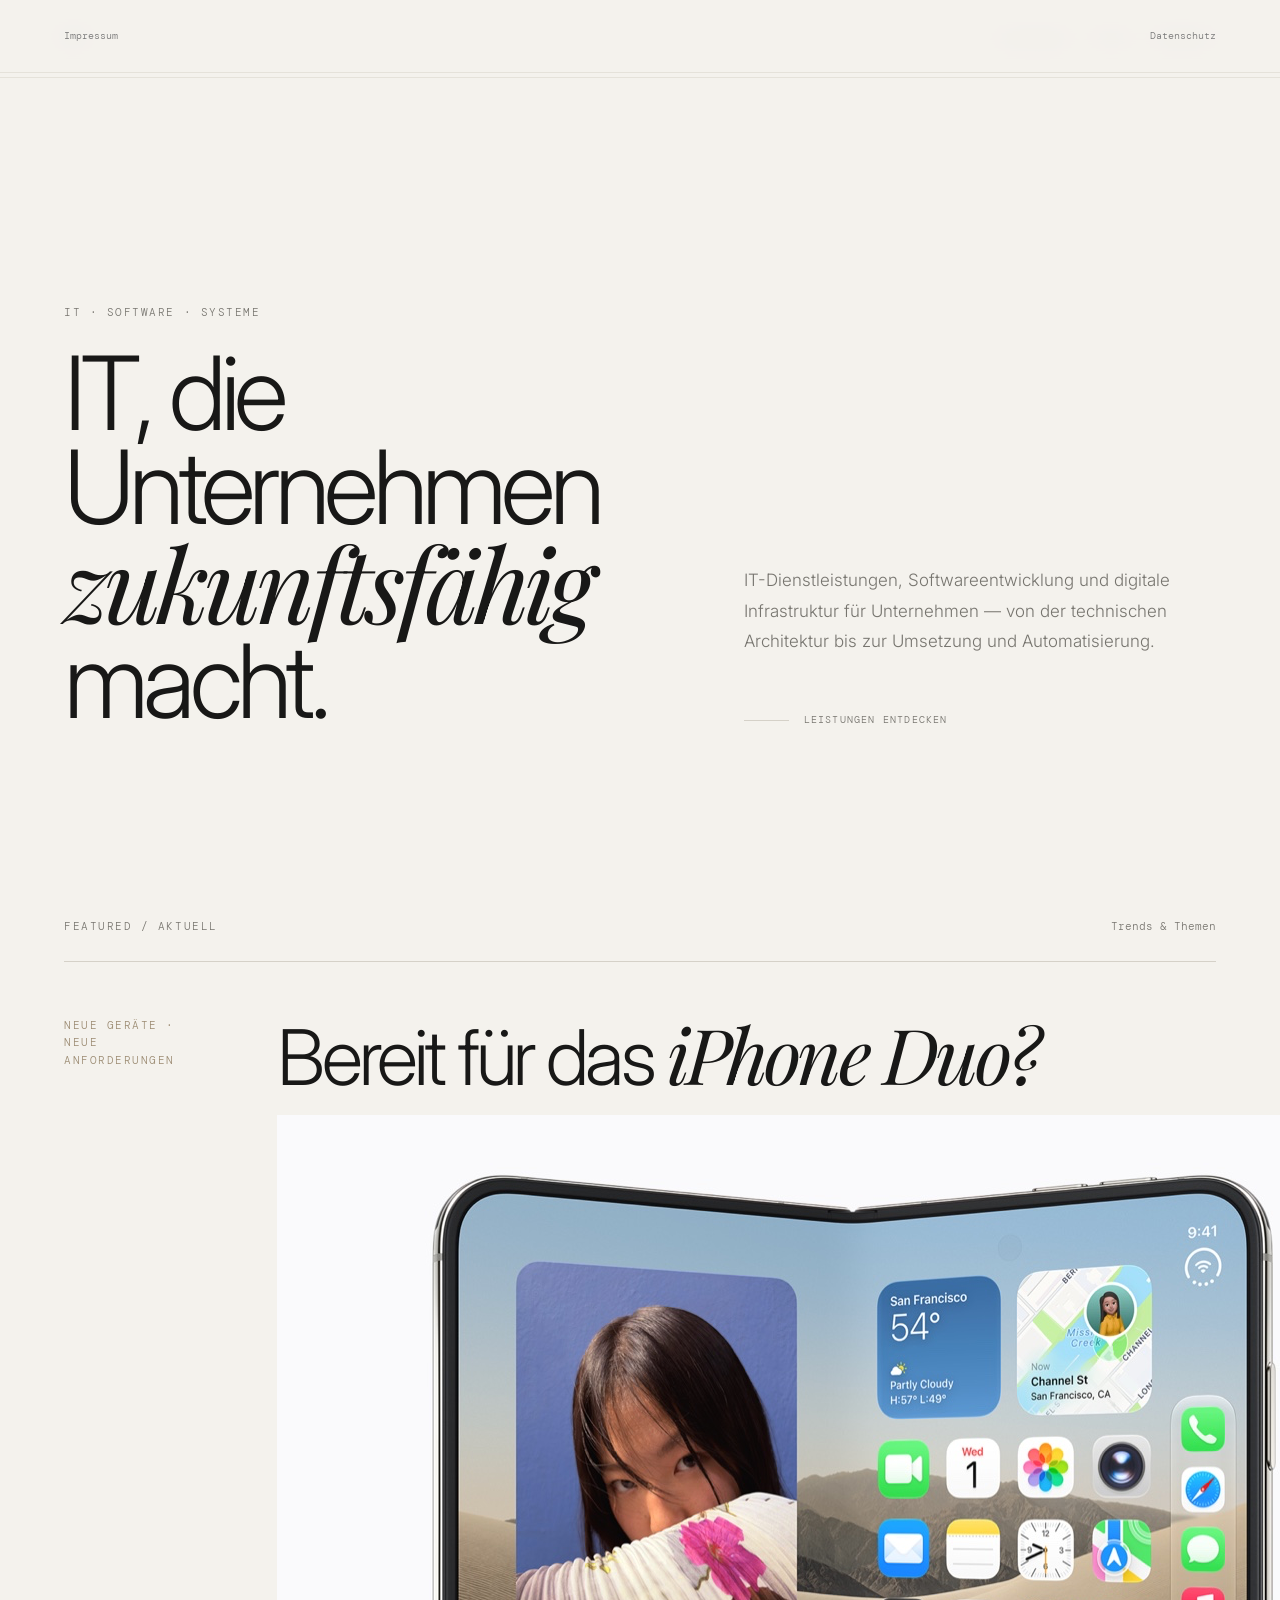
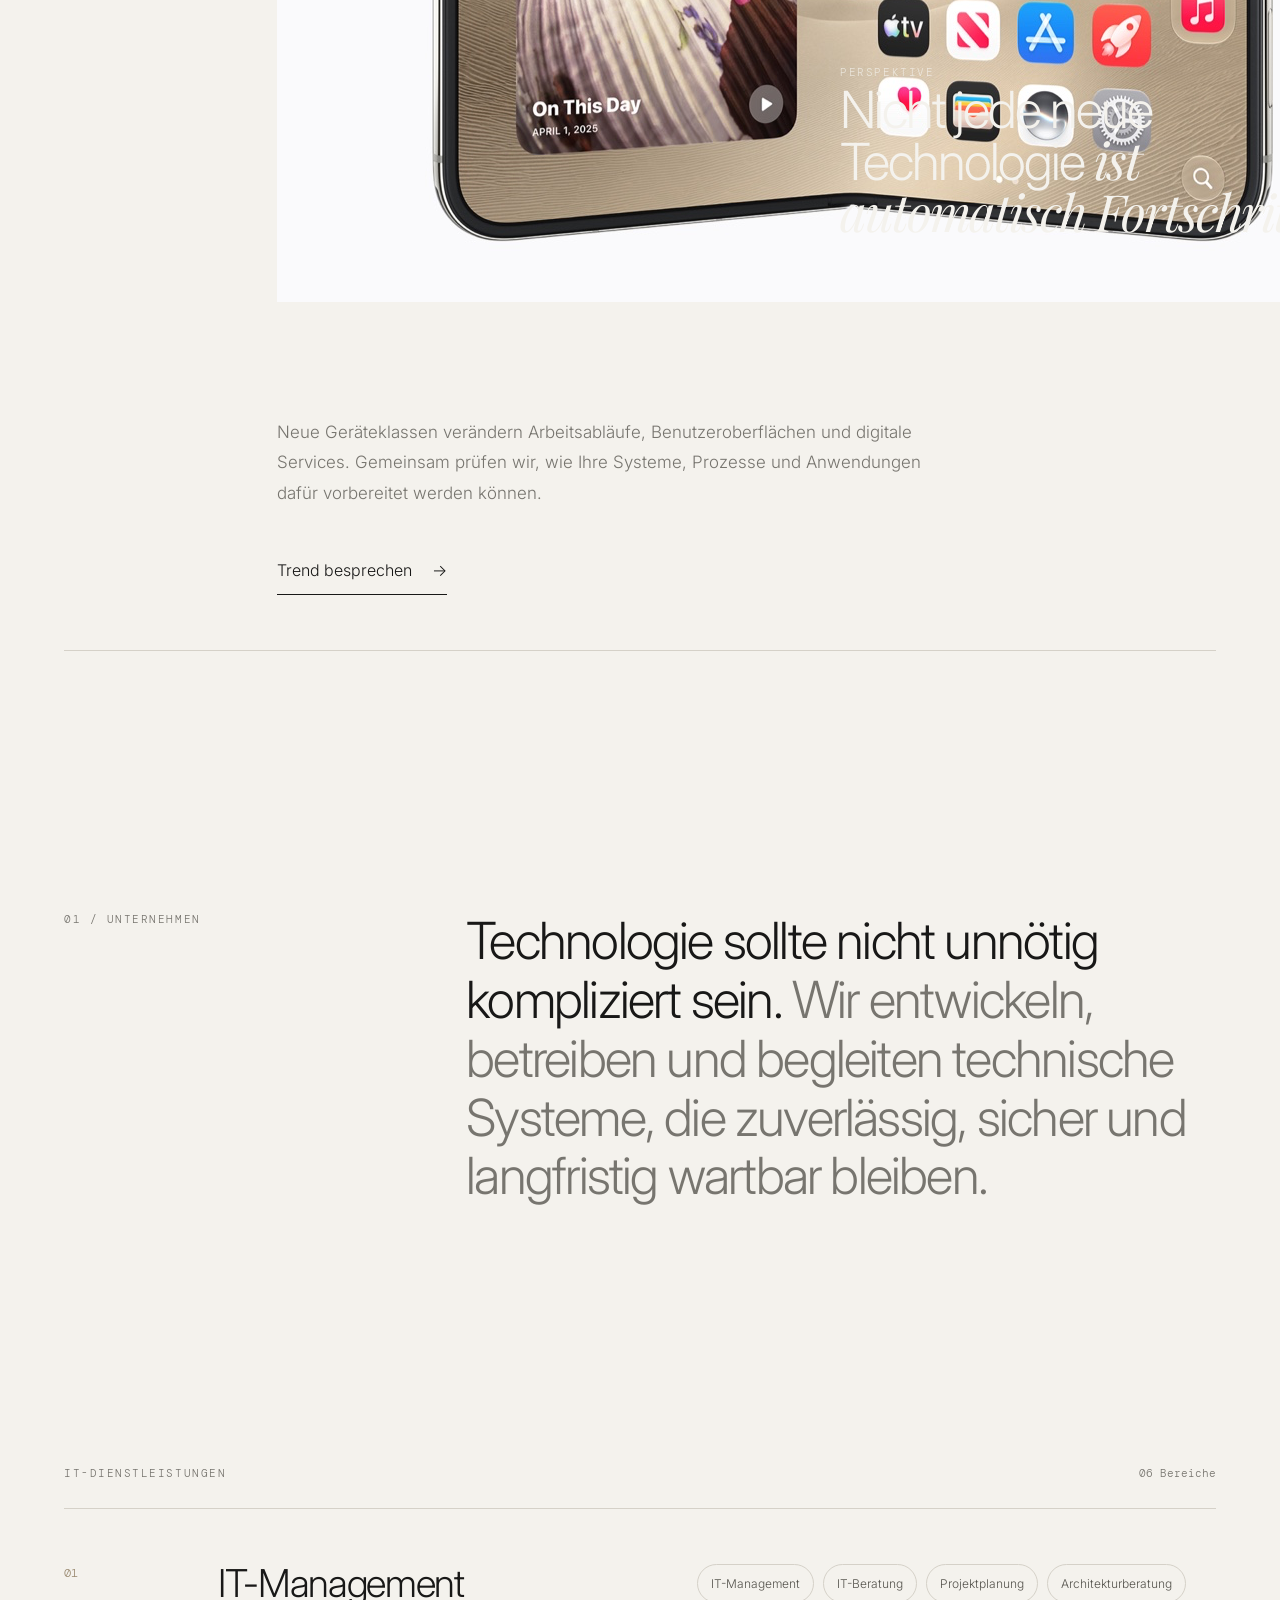
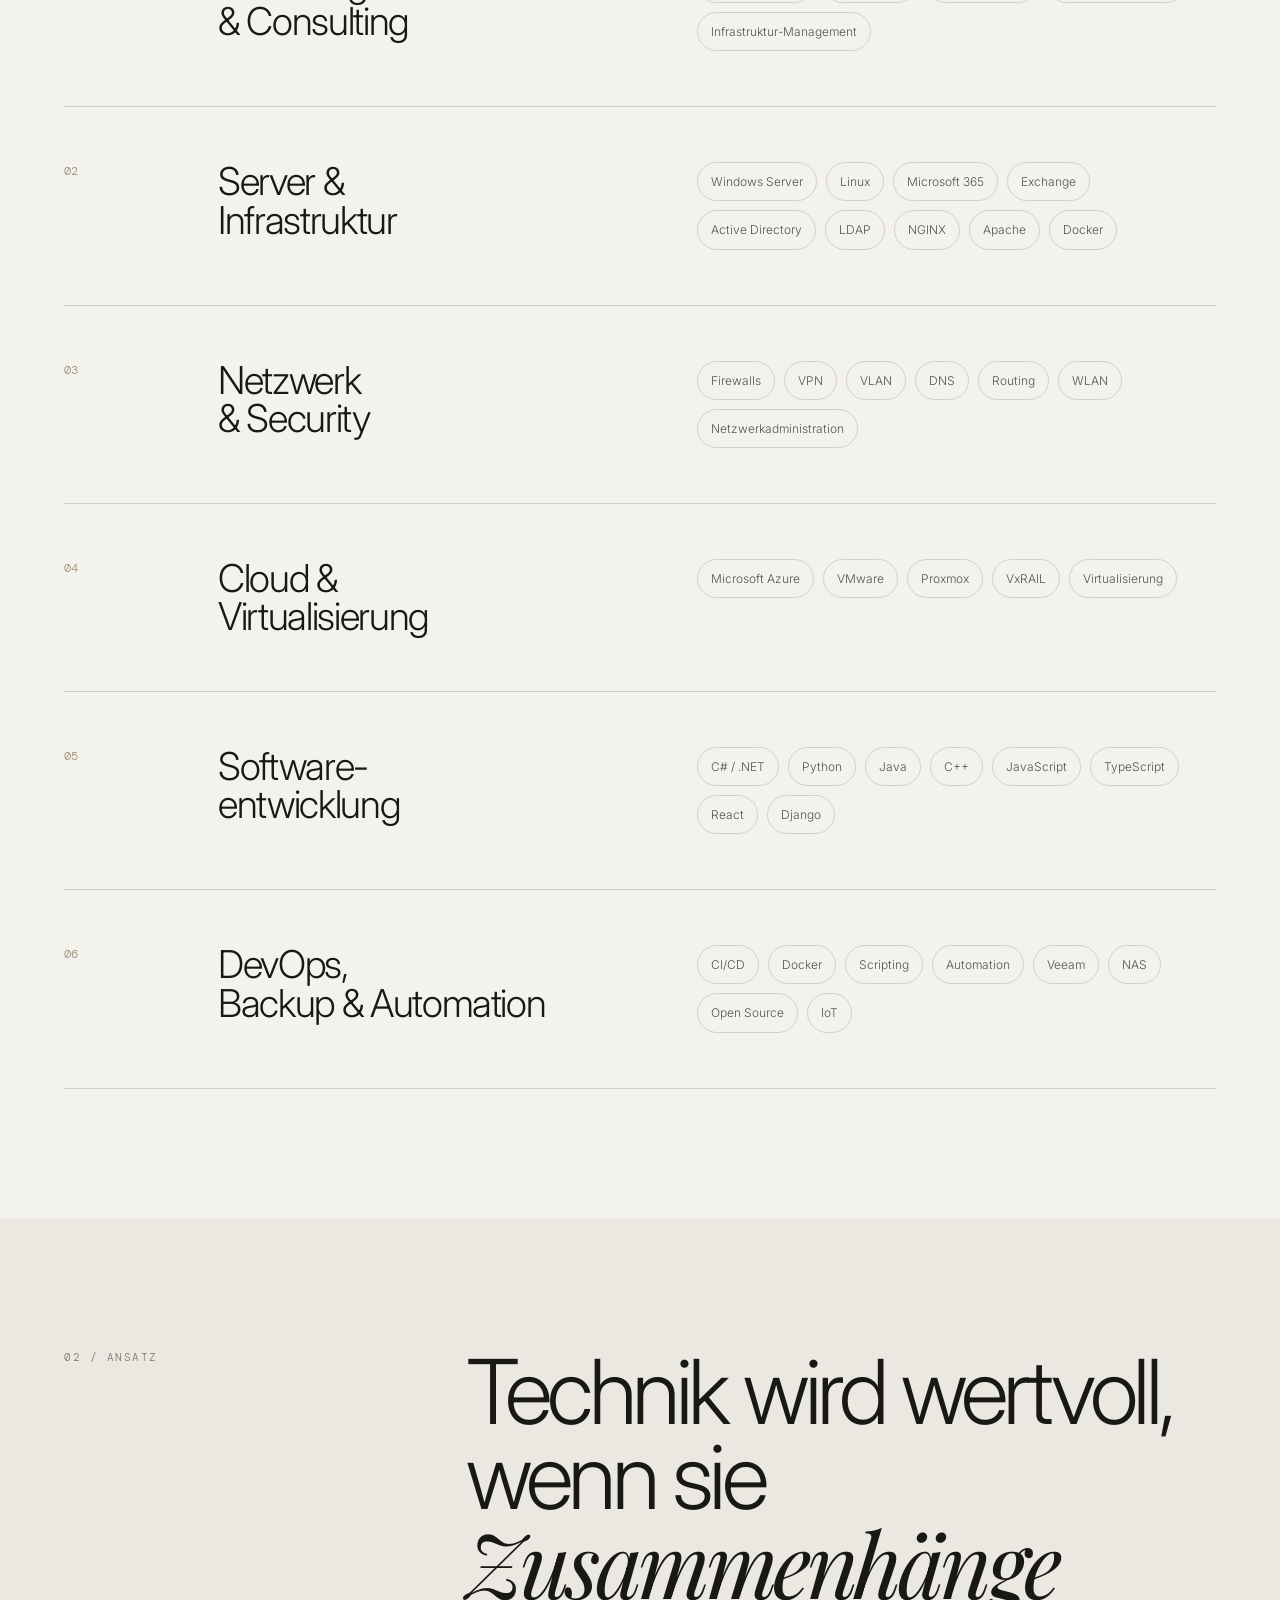
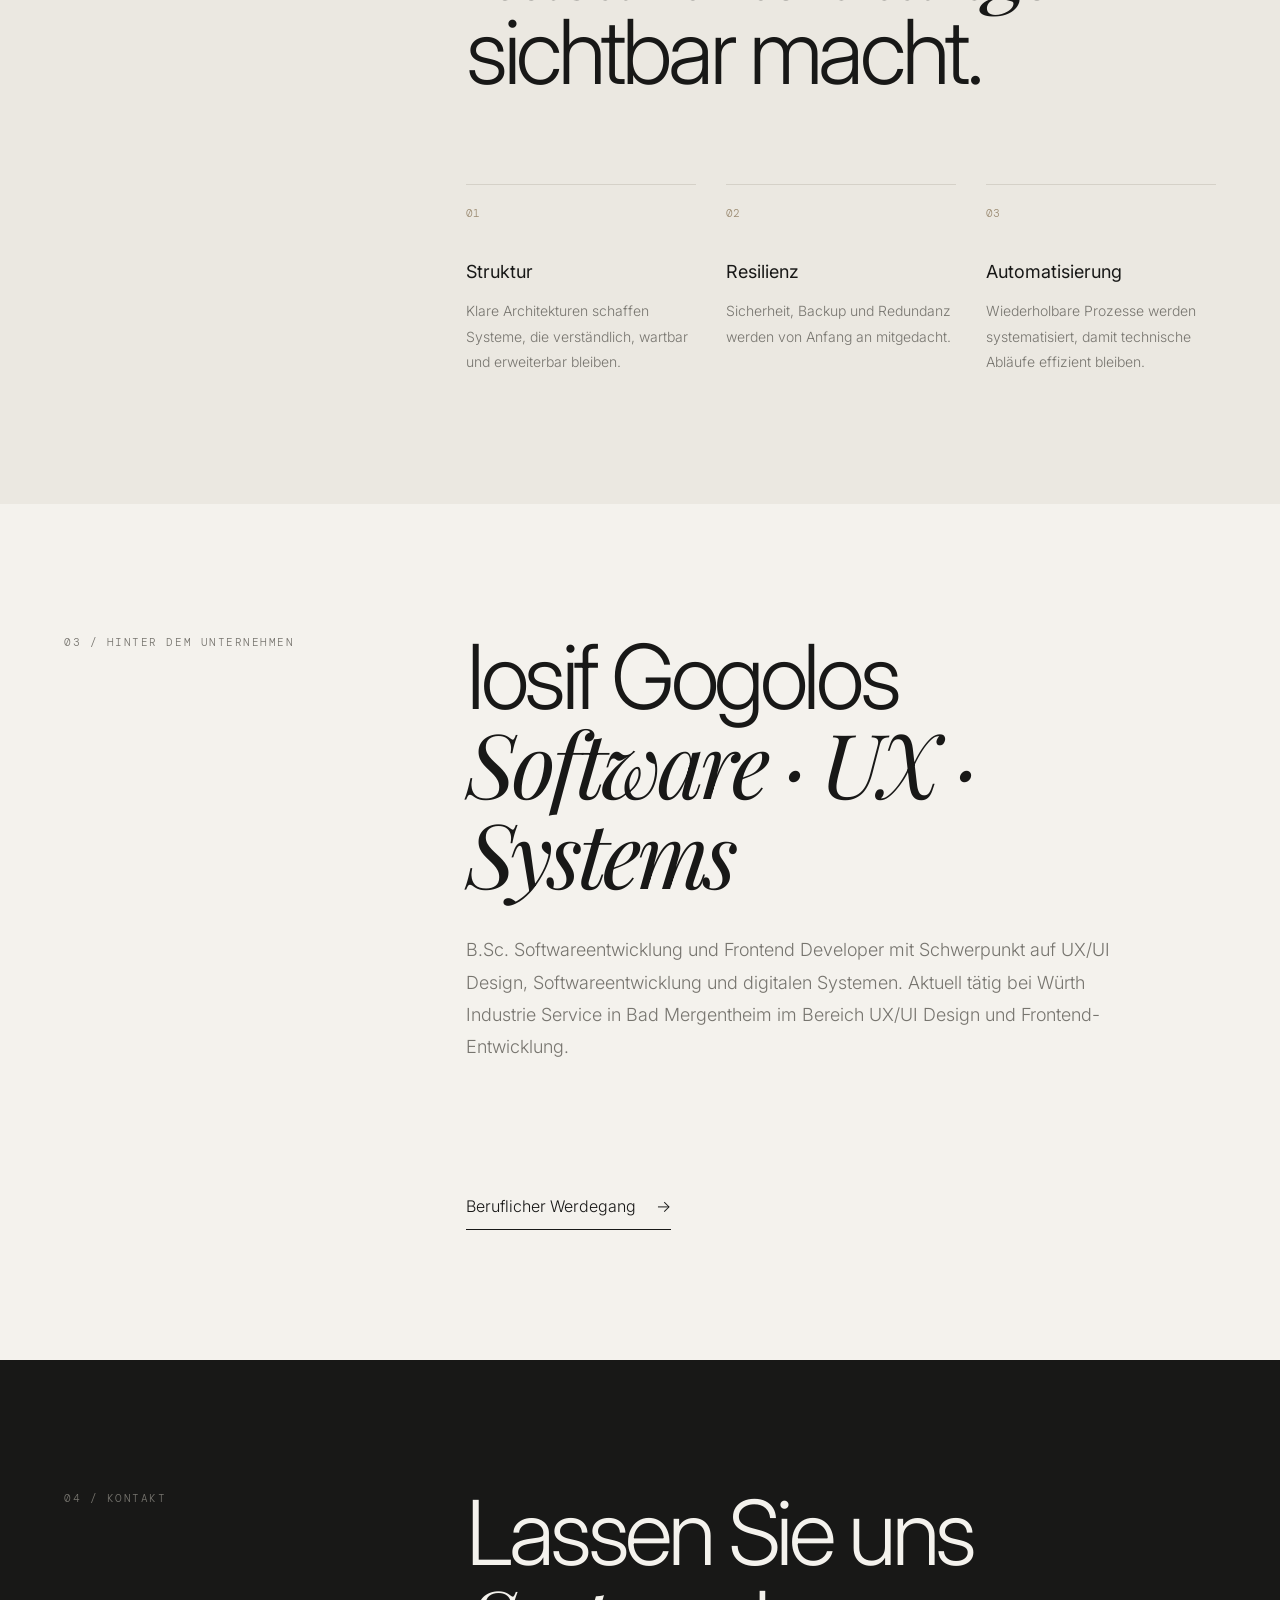
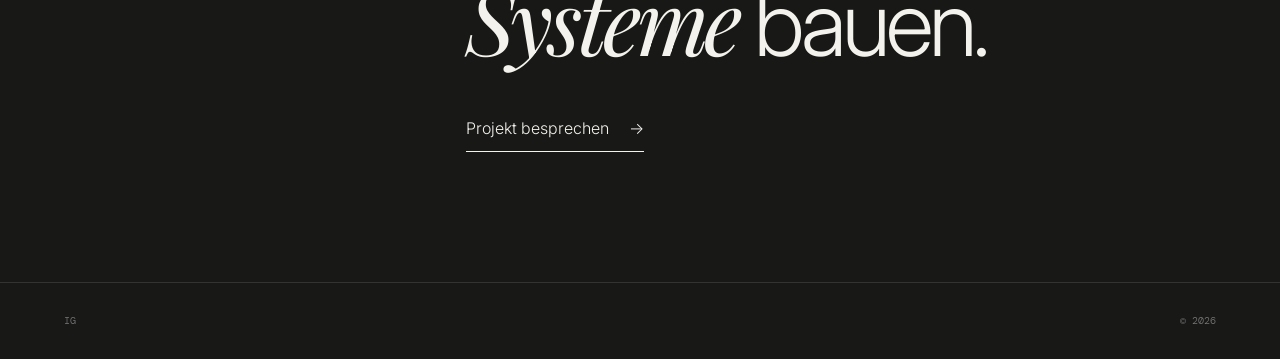
==== index.html @ 1574540f "Add legal pages" ====
<!DOCTYPE html>
<html lang="de">

<head>

    <meta charset="UTF-8">

    <meta
        name="viewport"
        content="width=device-width, initial-scale=1.0"
    >

    <title>IT-Dienstleistungen für Unternehmen | IG</title>

    <meta
        name="description"
        content="IT-Beratung, IT-Infrastruktur, Softwareentwicklung, Cloud, DevOps und Automatisierung für Unternehmen."
    >

    <meta name="author" content="Iosif Gogolos">
    <meta name="robots" content="index, follow">

    <link
        rel="canonical"
        href="https://iosif-gogolos.github.io/home/"
    >

    <meta property="og:type" content="website">
    <meta property="og:locale" content="de_DE">
    <meta property="og:site_name" content="IG">
    <meta property="og:title" content="IT-Dienstleistungen für Unternehmen | IG">
    <meta
        property="og:description"
        content="IT-Beratung, IT-Infrastruktur, Softwareentwicklung, Cloud, DevOps und Automatisierung."
    >
    <meta
        property="og:url"
        content="https://iosif-gogolos.github.io/home/"
    >

    <meta name="twitter:card" content="summary">
    <meta name="twitter:title" content="IT-Dienstleistungen für Unternehmen | IG">
    <meta
        name="twitter:description"
        content="IT-Beratung, IT-Infrastruktur, Softwareentwicklung, Cloud, DevOps und Automatisierung."
    >

   <link
        rel="icon"
        type="image/png"
        href="/home/assets/images/favicon.png"
    >

    <link
        rel="apple-touch-icon"
        href="/home/assets/images/favicon.png"
    >

    <link rel="stylesheet" href="assets/css/style.css">

    <!-- Organization -->

    <script type="application/ld+json">
    {
        "@context": "https://schema.org",
        "@type": "ProfessionalService",
        "@id": "https://iosif-gogolos.github.io/home/#organization",
        "name": "IG",
        "url": "https://iosif-gogolos.github.io/home/",
        "email": "mailto:iosif.gogolos@gmail.com",
        "founder": {
            "@id": "https://iosif-gogolos.github.io/home/#iosif-gogolos"
        },
        "serviceType": [
            "IT-Beratung",
            "IT-Infrastruktur",
            "Softwareentwicklung",
            "Netzwerk und Security",
            "Cloud und Virtualisierung",
            "DevOps und Automatisierung"
        ],
        "areaServed": {
            "@type": "Country",
            "name": "Deutschland"
        }
    }
    </script>

    <!-- Person -->

    <script type="application/ld+json">
    {
        "@context": "https://schema.org",
        "@type": "Person",
        "@id": "https://iosif-gogolos.github.io/home/#iosif-gogolos",
        "name": "Iosif Gogolos",
        "url": "https://iosif-gogolos.github.io/home/ueber-mich/",
        "jobTitle": "Softwareentwickler, Frontend Developer und UX/UI Designer",
        "worksFor": {
            "@id": "https://iosif-gogolos.github.io/home/#organization"
        }
    }
    </script>

    <!-- Website -->

    <script type="application/ld+json">
    {
        "@context": "https://schema.org",
        "@type": "WebSite",
        "@id": "https://iosif-gogolos.github.io/home/#website",
        "url": "https://iosif-gogolos.github.io/home/",
        "name": "IG – Iosif Gogolos",
        "publisher": {
            "@id": "https://iosif-gogolos.github.io/home/#organization"
        }
    }
    </script>

</head>


<body>


<nav>

    <a
        href="/home"
        class="logo"
    >
        IG
    </a>

    <div class="nav-links">

        <a
            href="/home/leistungen/"
            class="nav-link"
        >
            Leistungen
        </a>

        <a
            href="/home/ueber-mich/"
            class="nav-link"
        >
            Infos
        </a>

        <a
            href="/home/kontakt/"
            class="nav-link"
        >
            Kontakt ↗
        </a>

    </div>

</nav>


<!-- HERO -->

<header class="hero">

    <div class="container">

        <div class="hero-grid">

            <div>

                <div class="eyebrow">
                    IT · Software · Systeme
                </div>

                <h1>
                    IT, die<br>
                    Unternehmen<br>
                    <em>zukunftsfähig</em> macht.
                </h1>

            </div>


            <div>

                <p class="hero-description">

                    IT-Dienstleistungen, Softwareentwicklung
                    und digitale Infrastruktur für Unternehmen —
                    von der technischen Architektur bis zur
                    Umsetzung und Automatisierung.

                </p>


                <div class="scroll-note">

                    <span class="scroll-line"></span>

                    Leistungen entdecken

                </div>

            </div>

        </div>

    </div>

</header>

<!-- FEATURED -->

<section
    class="section section-featured"
    id="featured"
    aria-labelledby="featured-title"
>

    <div class="container">

        <div class="section-header">

            <div class="eyebrow">
                Featured / Aktuell
            </div>

            <div class="section-number">
                Trends & Themen
            </div>

        </div>

        <article class="featured-card">

            <div class="featured-card-label">
                Neue Geräte · Neue Anforderungen
            </div>

            <div class="featured-card-content">

                <h2 id="featured-title">
                    Bereit für das
                    <em>iPhone Duo?</em>
                </h2>

                <section class="section section-banner" aria-labelledby="banner-title">
    <div class="container">
        <figure class="concept-banner">
            <img
                src="../assets/images/iphone-duo.svg"
                alt="Abstrakte architektonische Komposition aus technischen und materiellen Oberflächen"
                width="1400"
                height="787"
                loading="eager"
                fetchpriority="high"
            >

            <figcaption class="concept-banner-caption">
                <span class="eyebrow">Perspektive</span>

                <h2 id="banner-title">
                    Nicht jede neue Technologie
                    <em>ist automatisch Fortschritt.</em>
                </h2>
            </figcaption>
        </figure>
    </div>
</section>

                <p>
                    Neue Geräteklassen verändern Arbeitsabläufe,
                    Benutzeroberflächen und digitale Services.
                    Gemeinsam prüfen wir, wie Ihre Systeme,
                    Prozesse und Anwendungen dafür vorbereitet
                    werden können.
                </p>

                <a
                    href="/home/kontakt/"
                    class="contact-link"
                    aria-label="Gespräch über neue Technologietrends starten"
                >
                    Trend besprechen
                    <span class="arrow">→</span>
                </a>

            </div>

        </article>

    </div>

</section>


<!-- COMPANY INTRO -->

<section class="section">

    <div class="container">

        <div class="intro-grid">

            <div class="eyebrow">
                01 / Unternehmen
            </div>

            <div class="intro-text">

                Technologie sollte nicht unnötig
                kompliziert sein.

                <span>
                    Wir entwickeln, betreiben und begleiten
                    technische Systeme, die zuverlässig,
                    sicher und langfristig wartbar bleiben.
                </span>

            </div>

        </div>

    </div>

</section>


<!-- SERVICES -->

<section class="section">

    <div class="container">

        <div class="section-header">

            <div class="eyebrow">
                IT-Dienstleistungen
            </div>

            <div class="section-number">
                06 Bereiche
            </div>

        </div>


        <article class="service">

            <div class="service-number">01</div>

            <h2>
                IT-Management<br>
                & Consulting
            </h2>

            <div class="service-content">

                <span class="tag">IT-Management</span>
                <span class="tag">IT-Beratung</span>
                <span class="tag">Projektplanung</span>
                <span class="tag">Architekturberatung</span>
                <span class="tag">Infrastruktur-Management</span>

            </div>

        </article>


        <article class="service">

            <div class="service-number">02</div>

            <h2>
                Server &<br>
                Infrastruktur
            </h2>

            <div class="service-content">

                <span class="tag">Windows Server</span>
                <span class="tag">Linux</span>
                <span class="tag">Microsoft 365</span>
                <span class="tag">Exchange</span>
                <span class="tag">Active Directory</span>
                <span class="tag">LDAP</span>
                <span class="tag">NGINX</span>
                <span class="tag">Apache</span>
                <span class="tag">Docker</span>

            </div>

        </article>


        <article class="service">

            <div class="service-number">03</div>

            <h2>
                Netzwerk<br>
                & Security
            </h2>

            <div class="service-content">

                <span class="tag">Firewalls</span>
                <span class="tag">VPN</span>
                <span class="tag">VLAN</span>
                <span class="tag">DNS</span>
                <span class="tag">Routing</span>
                <span class="tag">WLAN</span>
                <span class="tag">Netzwerkadministration</span>

            </div>

        </article>


        <article class="service">

            <div class="service-number">04</div>

            <h2>
                Cloud &<br>
                Virtualisierung
            </h2>

            <div class="service-content">

                <span class="tag">Microsoft Azure</span>
                <span class="tag">VMware</span>
                <span class="tag">Proxmox</span>
                <span class="tag">VxRAIL</span>
                <span class="tag">Virtualisierung</span>

            </div>

        </article>


        <article class="service">

            <div class="service-number">05</div>

            <h2>
                Software-<br>
                entwicklung
            </h2>

            <div class="service-content">

                <span class="tag">C# / .NET</span>
                <span class="tag">Python</span>
                <span class="tag">Java</span>
                <span class="tag">C++</span>
                <span class="tag">JavaScript</span>
                <span class="tag">TypeScript</span>
                <span class="tag">React</span>
                <span class="tag">Django</span>

            </div>

        </article>


        <article class="service">

            <div class="service-number">06</div>

            <h2>
                DevOps,<br>
                Backup & Automation
            </h2>

            <div class="service-content">

                <span class="tag">CI/CD</span>
                <span class="tag">Docker</span>
                <span class="tag">Scripting</span>
                <span class="tag">Automation</span>
                <span class="tag">Veeam</span>
                <span class="tag">NAS</span>
                <span class="tag">Open Source</span>
                <span class="tag">IoT</span>

            </div>

        </article>

    </div>

</section>


<!-- APPROACH -->

<section class="section section-surface">

    <div class="container">

        <div class="intro-grid">

            <div class="eyebrow">
                02 / Ansatz
            </div>

            <div>

                <h2 class="large-heading">

                    Technik wird wertvoll,
                    wenn sie <em>Zusammenhänge</em>
                    sichtbar macht.

                </h2>


                <div class="principles">

                    <div class="principle">

                        <div class="principle-number">
                            01
                        </div>

                        <h3>
                            Struktur
                        </h3>

                        <p>
                            Klare Architekturen schaffen
                            Systeme, die verständlich,
                            wartbar und erweiterbar bleiben.
                        </p>

                    </div>


                    <div class="principle">

                        <div class="principle-number">
                            02
                        </div>

                        <h3>
                            Resilienz
                        </h3>

                        <p>
                            Sicherheit, Backup und
                            Redundanz werden von Anfang
                            an mitgedacht.
                        </p>

                    </div>


                    <div class="principle">

                        <div class="principle-number">
                            03
                        </div>

                        <h3>
                            Automatisierung
                        </h3>

                        <p>
                            Wiederholbare Prozesse werden
                            systematisiert, damit technische
                            Abläufe effizient bleiben.
                        </p>

                    </div>

                </div>

            </div>

        </div>

    </div>

</section>


<!-- ABOUT IOSIF -->

<section class="section">

    <div class="container">

        <div class="intro-grid">

            <div class="eyebrow">
                03 / Hinter dem Unternehmen
            </div>

            <div>

                <h2 class="large-heading">

                    Iosif Gogolos
                    <br>
                    <em>Software · UX · Systems</em>

                </h2>

                <p class="technology-intro">

                    B.Sc. Softwareentwicklung und Frontend
                    Developer mit Schwerpunkt auf UX/UI Design,
                    Softwareentwicklung und digitalen Systemen.

                    Aktuell tätig bei Würth Industrie Service
                    in Bad Mergentheim im Bereich UX/UI Design
                    und Frontend-Entwicklung.

                </p>

                <a
                    href="/home/ueber-mich/"
                    class="contact-link"
                >
                    Beruflicher Werdegang
                    <span class="arrow">→</span>
                </a>

            </div>

        </div>

    </div>

</section>


<!-- CONTACT -->

<section class="section section-dark">

    <div class="container">

        <div class="cta-grid">

            <div class="eyebrow">
                04 / Kontakt
            </div>

            <div>

                <h2 class="large-heading">

                    Lassen Sie uns
                    <em>Systeme</em>
                    bauen.

                </h2>

                <a
                    href="/home/kontakt/"
                    class="contact-link"
                >
                    Projekt besprechen
                    <span class="arrow">→</span>
                </a>

            </div>

        </div>

    </div>

</section>


<footer>
    <span>IG</span>

    <nav class="footer-links" aria-label="Rechtliche Informationen">
        <a href="/home/impressum/">Impressum</a>
        <a href="/home/datenschutz/">Datenschutz</a>
    </nav>

    <span>© 2026</span>
</footer>

</body>
</html>
---- assets/css/style.css ----
@import url('https://fonts.googleapis.com/css2?family=DM+Mono:wght@400;500&family=Inter:wght@300;400;500;600&family=Playfair+Display:wght@400;500&display=swap');

:root {
    --bg: #f4f2ed;
    --surface: #ebe8e1;
    --text: #181817;
    --muted: #77756f;
    --line: #d5d1c8;
    --accent: #9b8b72;
    --max-width: 1380px;
}

* {
    box-sizing: border-box;
}

html {
    scroll-behavior: smooth;
}

body {
    margin: 0;
    background: var(--bg);
    color: var(--text);
    font-family: "Inter", sans-serif;
    font-weight: 300;
    line-height: 1.6;
}

a {
    color: inherit;
    text-decoration: none;
}

.container {
    width: min(var(--max-width), 90vw);
    margin: 0 auto;
}

.eyebrow {
    font-family: "DM Mono", monospace;
    font-size: 11px;
    text-transform: uppercase;
    letter-spacing: 0.14em;
    color: var(--muted);
}

/* NAVIGATION */

nav {
    position: fixed;
    top: 0;
    left: 0;
    right: 0;
    z-index: 100;

    display: flex;
    justify-content: space-between;
    align-items: center;

    padding: 28px 5vw;

    background: rgba(244, 242, 237, 0.88);
    backdrop-filter: blur(14px);

    border-bottom: 1px solid rgba(213, 209, 200, 0.5);
}

.logo {
    font-family: "DM Mono", monospace;
    font-size: 13px;
    letter-spacing: 0.08em;
    text-transform: uppercase;
}

.nav-links {
    display: flex;
    align-items: center;
    gap: 30px;
}

.nav-link {
    font-size: 13px;
    color: var(--muted);
    transition: color 0.25s ease;
}

.nav-link:hover {
    color: var(--text);
}

/* HERO */

.hero {
    min-height: 92vh;
    display: flex;
    align-items: flex-end;
    padding: 160px 0 100px;
}

.hero-grid {
    display: grid;
    grid-template-columns: 1.1fr 0.9fr;
    gap: 8vw;
    align-items: end;
}

.hero h1 {
    margin: 25px 0 0;
    max-width: 1000px;

    font-size: clamp(56px, 8vw, 125px);
    line-height: 0.92;
    font-weight: 300;
    letter-spacing: -0.055em;
}

.hero h1 em,
.large-heading em {
    font-family: "Playfair Display", serif;
    font-weight: 400;
}

.hero-description {
    max-width: 480px;
    margin-bottom: 10px;

    font-size: 17px;
    line-height: 1.8;
    color: var(--muted);
}

.scroll-note {
    margin-top: 55px;

    display: flex;
    align-items: center;
    gap: 15px;

    font-family: "DM Mono", monospace;
    font-size: 10px;
    color: var(--muted);
    text-transform: uppercase;
    letter-spacing: 0.12em;
}

.scroll-line {
    width: 45px;
    height: 1px;
    background: var(--line);
}

/* SECTIONS */

.section {
    padding: 130px 0;
}

.section-dark {
    background: var(--text);
    color: var(--bg);
}

.section-surface {
    background: var(--surface);
}

.section-header {
    display: flex;
    justify-content: space-between;
    align-items: baseline;

    padding-bottom: 25px;
    border-bottom: 1px solid var(--line);
}

.section-number {
    font-family: "DM Mono", monospace;
    font-size: 11px;
    color: var(--muted);
}

/* INTRO */

.intro-grid {
    display: grid;
    grid-template-columns: 0.4fr 1fr;
    gap: 8vw;
}

.intro-text {
    max-width: 850px;

    font-size: clamp(28px, 4vw, 55px);
    line-height: 1.15;
    letter-spacing: -0.035em;
}

.intro-text span {
    color: var(--muted);
}

/* SERVICES */

.service {
    display: grid;
    grid-template-columns: 90px 0.8fr 1fr;
    gap: 5vw;

    padding: 55px 0;

    border-bottom: 1px solid var(--line);
}

.service-number {
    font-family: "DM Mono", monospace;
    font-size: 12px;
    color: var(--accent);
}

.service h2 {
    margin: 0;

    font-size: clamp(30px, 3vw, 52px);
    line-height: 1;
    font-weight: 300;
    letter-spacing: -0.035em;
}

.service-content {
    display: flex;
    flex-wrap: wrap;
    align-content: flex-start;
    gap: 9px;
}

.tag {
    padding: 9px 13px;

    border: 1px solid var(--line);
    border-radius: 100px;

    font-size: 12px;
    color: #56544e;

    transition:
        background 0.25s ease,
        color 0.25s ease,
        border-color 0.25s ease;
}

.tag:hover {
    background: var(--text);
    border-color: var(--text);
    color: var(--bg);
}

/* LARGE HEADINGS */

.large-heading {
    max-width: 950px;

    margin: 0;

    font-size: clamp(48px, 7vw, 100px);
    line-height: 0.95;
    font-weight: 300;
    letter-spacing: -0.05em;
}

/* PRINCIPLES */

.principles {
    margin-top: 90px;

    display: grid;
    grid-template-columns: repeat(3, 1fr);
    gap: 30px;
}

.principle {
    padding-top: 20px;
    border-top: 1px solid var(--line);
}

.principle-number {
    font-family: "DM Mono", monospace;
    font-size: 11px;
    color: var(--accent);
}

.principle h3 {
    margin: 35px 0 12px;
    font-size: 18px;
    font-weight: 400;
}

.principle p {
    margin: 0;
    font-size: 14px;
    line-height: 1.8;
    color: var(--muted);
}

/* TECHNOLOGY */

.technology-intro {
    max-width: 650px;
    margin: 35px 0 80px;

    font-size: 18px;
    line-height: 1.8;
    color: var(--muted);
}

.tech-grid {
    display: grid;
    grid-template-columns: repeat(4, 1fr);

    border-top: 1px solid var(--line);
    border-left: 1px solid var(--line);
}

.tech-item {
    min-height: 150px;
    padding: 25px;

    border-right: 1px solid var(--line);
    border-bottom: 1px solid var(--line);

    transition: background 0.25s ease;
}

.tech-item:hover {
    background: var(--surface);
}

.tech-category {
    margin-bottom: 35px;

    font-family: "DM Mono", monospace;
    font-size: 10px;
    text-transform: uppercase;
    letter-spacing: 0.12em;
    color: var(--muted);
}

.tech-name {
    font-size: 18px;
}

/* EXPERIENCE */

.experience-list {
    margin-top: 60px;
}

.experience-item {
    display: grid;
    grid-template-columns: 250px 1fr;
    gap: 6vw;

    padding: 45px 0;

    border-bottom: 1px solid var(--line);
}

.experience-date {
    font-family: "DM Mono", monospace;
    font-size: 11px;
    color: var(--muted);
}

.experience-item h3 {
    margin: 0 0 8px;

    font-size: 25px;
    font-weight: 400;
}

.experience-company {
    margin: 0 0 20px;

    font-family: "DM Mono", monospace;
    font-size: 12px;
    color: var(--accent);
}

.experience-item p:last-child {
    max-width: 700px;

    font-size: 15px;
    line-height: 1.8;
    color: var(--muted);
}

/* CTA */

.cta {
    padding: 160px 0;
}

.cta-grid {
    display: grid;
    grid-template-columns: 0.4fr 1fr;
    gap: 8vw;
}

.contact-link {
    display: inline-flex;
    align-items: center;
    gap: 20px;

    margin-top: 50px;
    padding-bottom: 10px;

    border-bottom: 1px solid currentColor;

    font-size: 16px;
}

.arrow {
    transition: transform 0.25s ease;
}

.contact-link:hover .arrow {
    transform: translateX(8px);
}

/* FOOTER */

footer {
    padding: 30px 5vw;

    display: flex;
    justify-content: space-between;

    background: var(--text);
    color: #777;

    border-top: 1px solid #333;

    font-family: "DM Mono", monospace;
    font-size: 10px;
}

/* filepath: /Users/iosifgogolos/Library/Mobile Documents/com~apple~CloudDocs/IT-Consultancy/home/assets/css/style.css */
/* ...existing code... */

.section-featured {
    padding-top: 90px;
}

.featured-card {
    display: grid;
    grid-template-columns: 0.4fr 1fr;
    gap: 8vw;

    padding: 55px 0;

    border-bottom: 1px solid var(--line);
}

.featured-card-label {
    font-family: "DM Mono", monospace;
    font-size: 11px;
    line-height: 1.6;
    text-transform: uppercase;
    letter-spacing: 0.14em;
    color: var(--accent);
}

.featured-card-content {
    max-width: 850px;
}

.featured-card h2 {
    margin: 0;

    font-size: clamp(42px, 6vw, 88px);
    line-height: 0.95;
    font-weight: 300;
    letter-spacing: -0.05em;
}

.featured-card h2 em {
    font-family: "Playfair Display", serif;
    font-weight: 400;
}

.featured-card p {
    max-width: 650px;
    margin: 35px 0 0;

    font-size: 17px;
    line-height: 1.8;
    color: var(--muted);
}

.section-banner {
    padding-top: 20px;
    padding-bottom: 80px;
}

.concept-banner {
    position: relative;
    min-height: 0;
    margin: 0;
    overflow: hidden;
    background: var(--surface);
}

.concept-banner img {
    display: block;
    width: 100%;
    aspect-ratio: 1440 / 652;
    object-fit: cover;
}

.concept-banner-caption {
    position: absolute;
    right: 6%;
    bottom: 8%;
    max-width: 520px;
    color: var(--bg);
}

.concept-banner-caption .eyebrow {
    margin-bottom: 18px;
    color: rgba(244, 242, 237, 0.72);
}

.concept-banner-caption h2 {
    margin: 0;
    font-size: clamp(30px, 4vw, 58px);
    line-height: 0.98;
    font-weight: 300;
    letter-spacing: -0.04em;
}

.concept-banner-caption h2 em {
    font-family: "Playfair Display", serif;
    font-weight: 400;
}

.footer-links {
    display: flex;
    gap: 24px;
}

.footer-links a {
    color: inherit;
    text-decoration: none;
}

.footer-links a:hover,
.footer-links a:focus-visible {
    text-decoration: underline;
}


/* MOBILE */

@media (max-width: 900px) {

    .hero-grid,
    .intro-grid,
    .cta-grid {
        grid-template-columns: 1fr;
        gap: 40px;
    }

    .service {
        grid-template-columns: 50px 1fr;
    }

    .service-content {
        grid-column: 2;
    }

    .principles {
        grid-template-columns: 1fr;
    }

    .tech-grid {
        grid-template-columns: repeat(2, 1fr);
    }

    .experience-item {
        grid-template-columns: 1fr;
        gap: 15px;
    }

    .featured-card {
        grid-template-columns: 1fr;
        gap: 35px;
    }
}

@media (max-width: 600px) {

    nav {
        padding: 22px 5vw;
    }

    .nav-links {
        gap: 15px;
    }

    .nav-link:not(:last-child) {
        display: none;
    }

    .hero {
        min-height: 85vh;
        padding-top: 130px;
    }

    .hero h1 {
        font-size: 18vw;
    }

    .section,
    .cta {
        padding: 100px 0;
    }

    .service {
        grid-template-columns: 1fr;
        gap: 20px;
    }

    .service-content {
        grid-column: auto;
    }

    .tech-grid {
        grid-template-columns: 1fr;
    }

    footer {
        flex-direction: column;
        gap: 10px;
    }

    .section-featured {
        padding-top: 70px;
    }
     .section-banner {
        padding-top: 0;
        padding-bottom: 70px;
    }

    .concept-banner img {
        min-height: 430px;
    }

    .concept-banner-caption {
        right: 8%;
        bottom: 8%;
        left: 8%;
    }
     footer {
        align-items: flex-start;
        flex-direction: column;
        gap: 18px;
    }

    .footer-links {
        flex-wrap: wrap;
        gap: 12px 20px;
    }
}
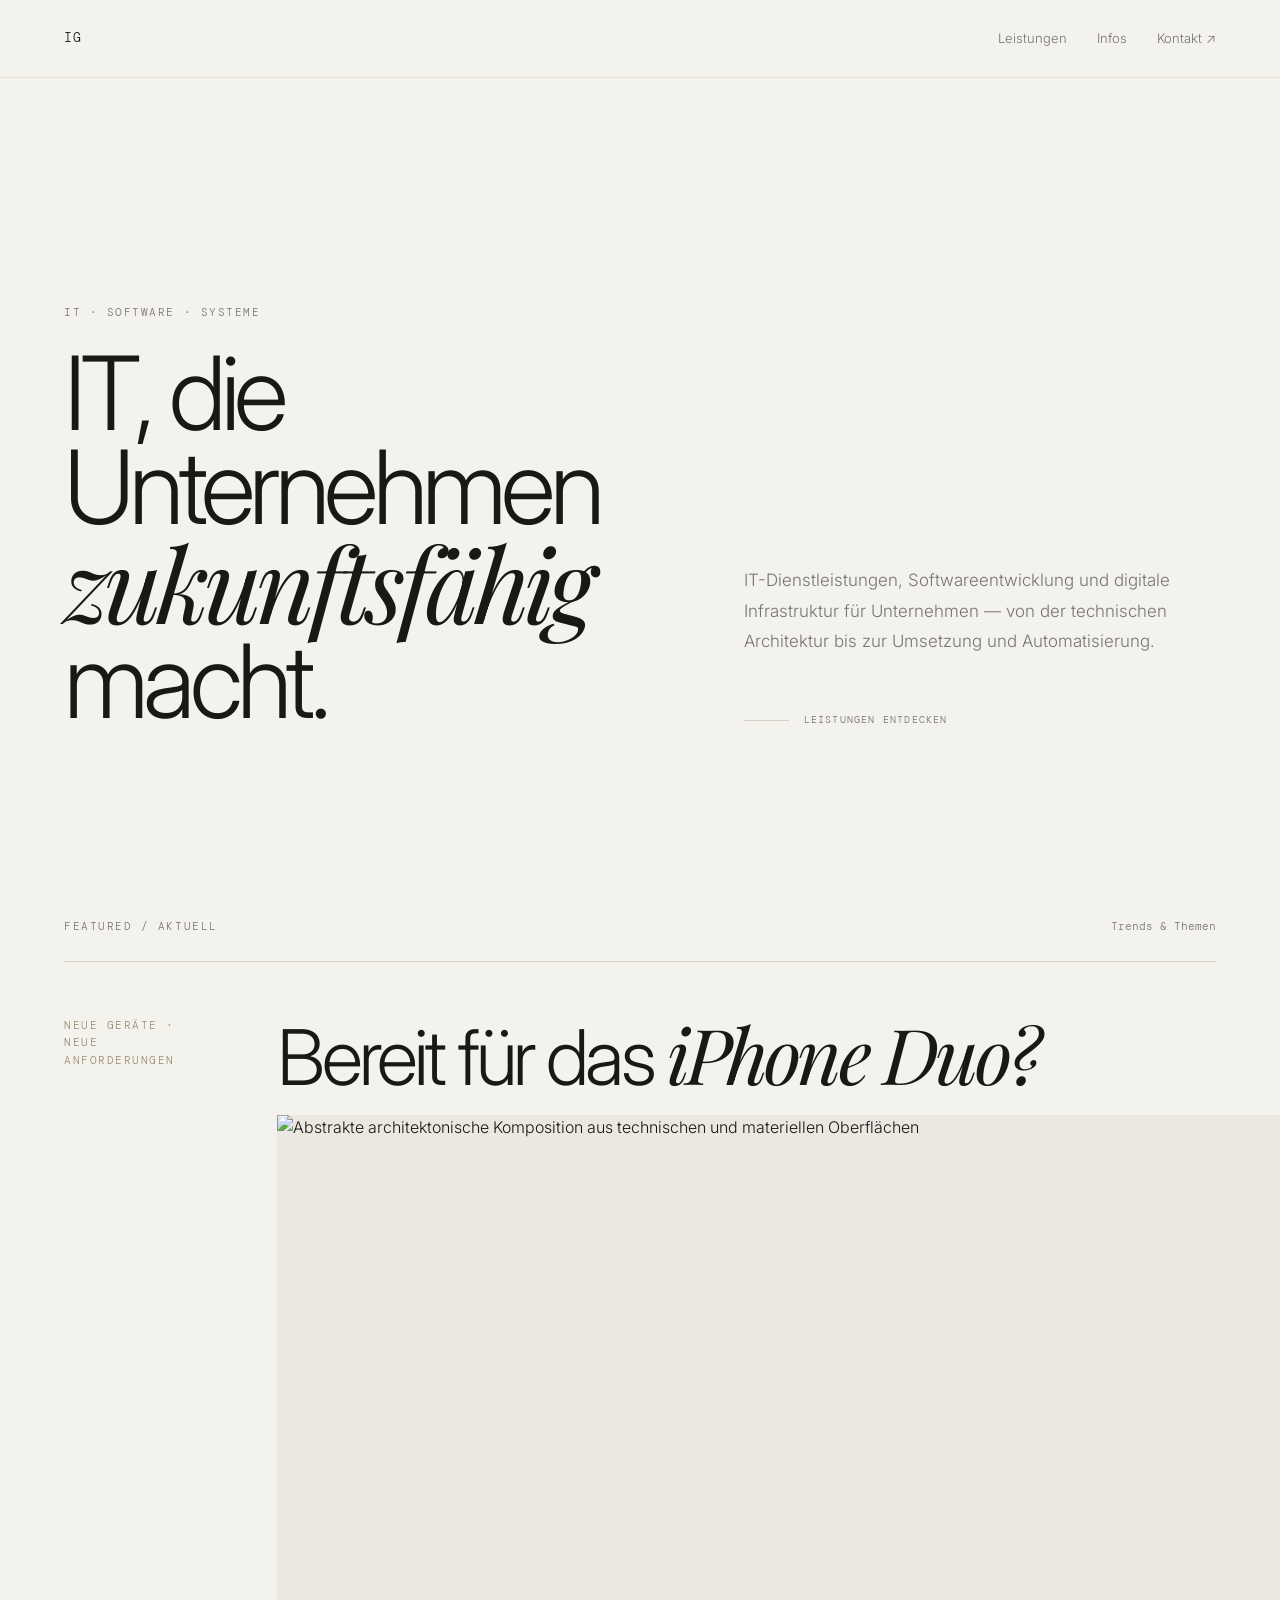
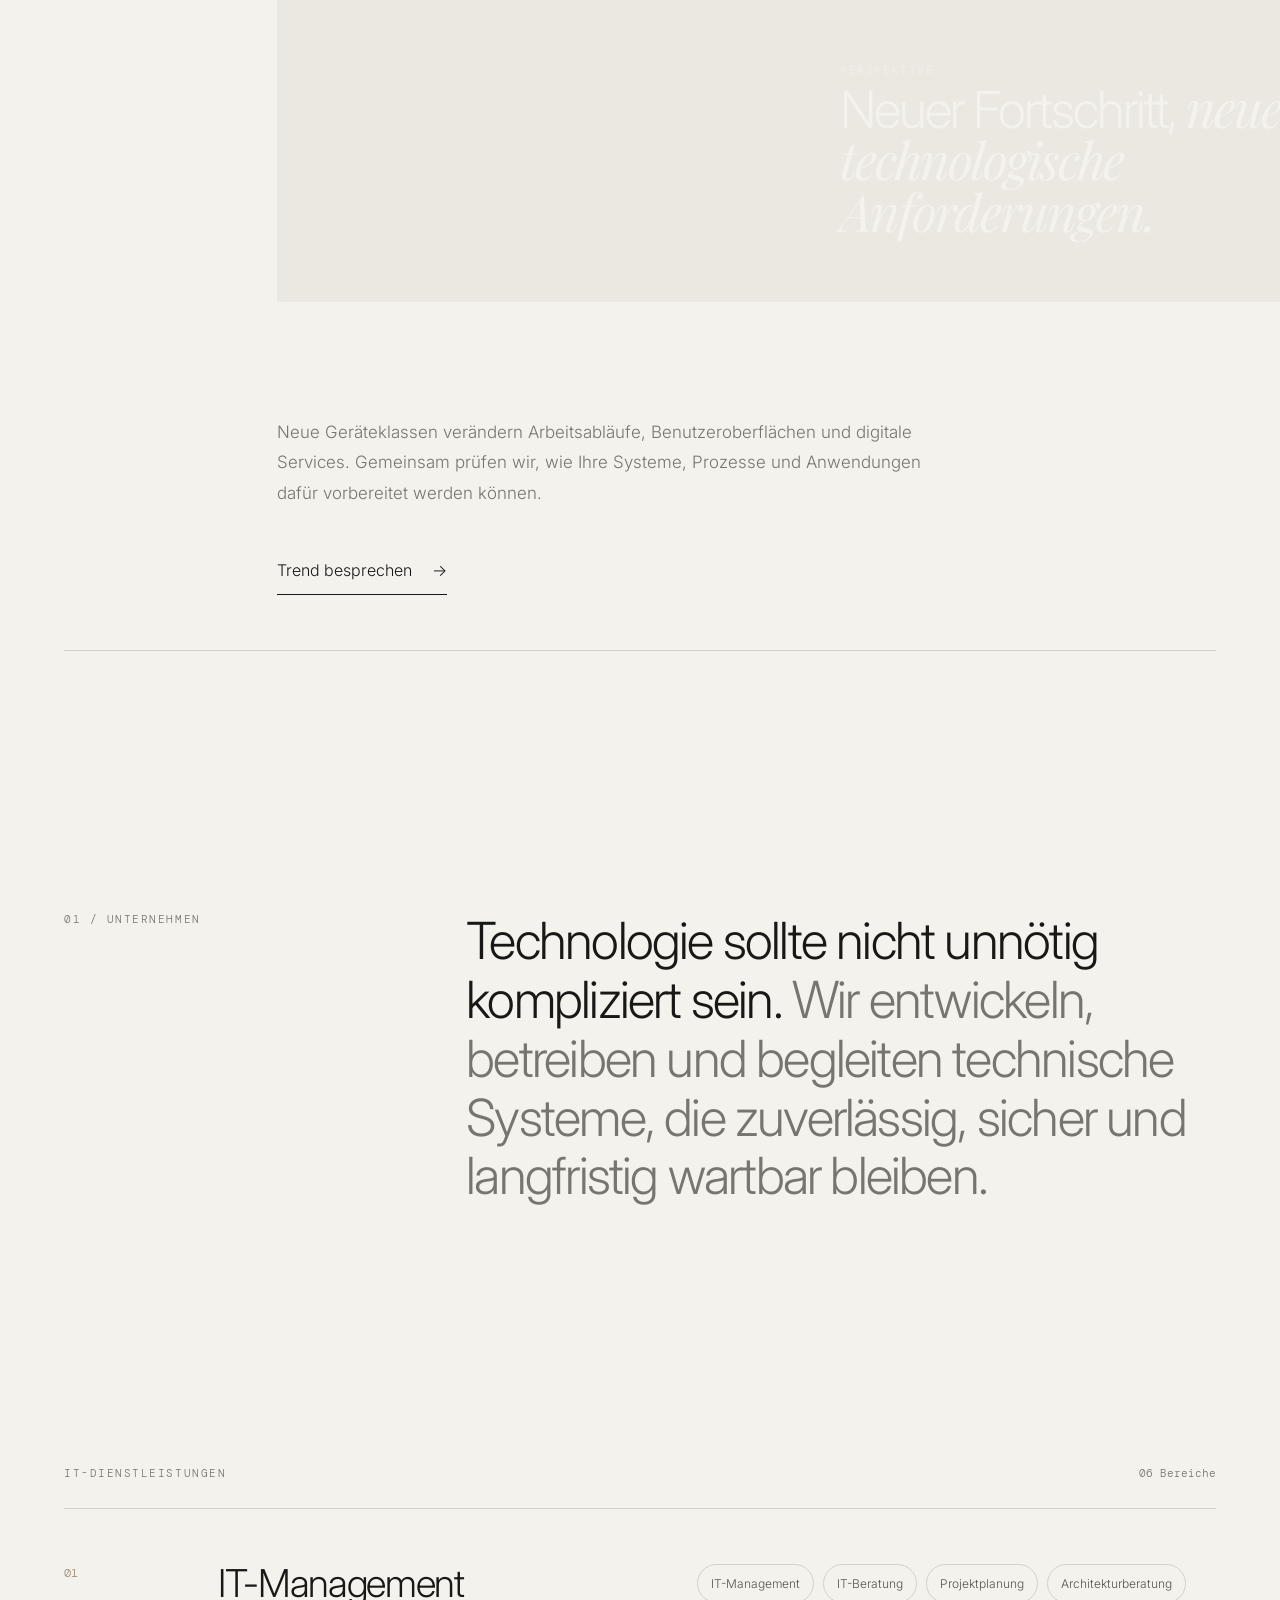
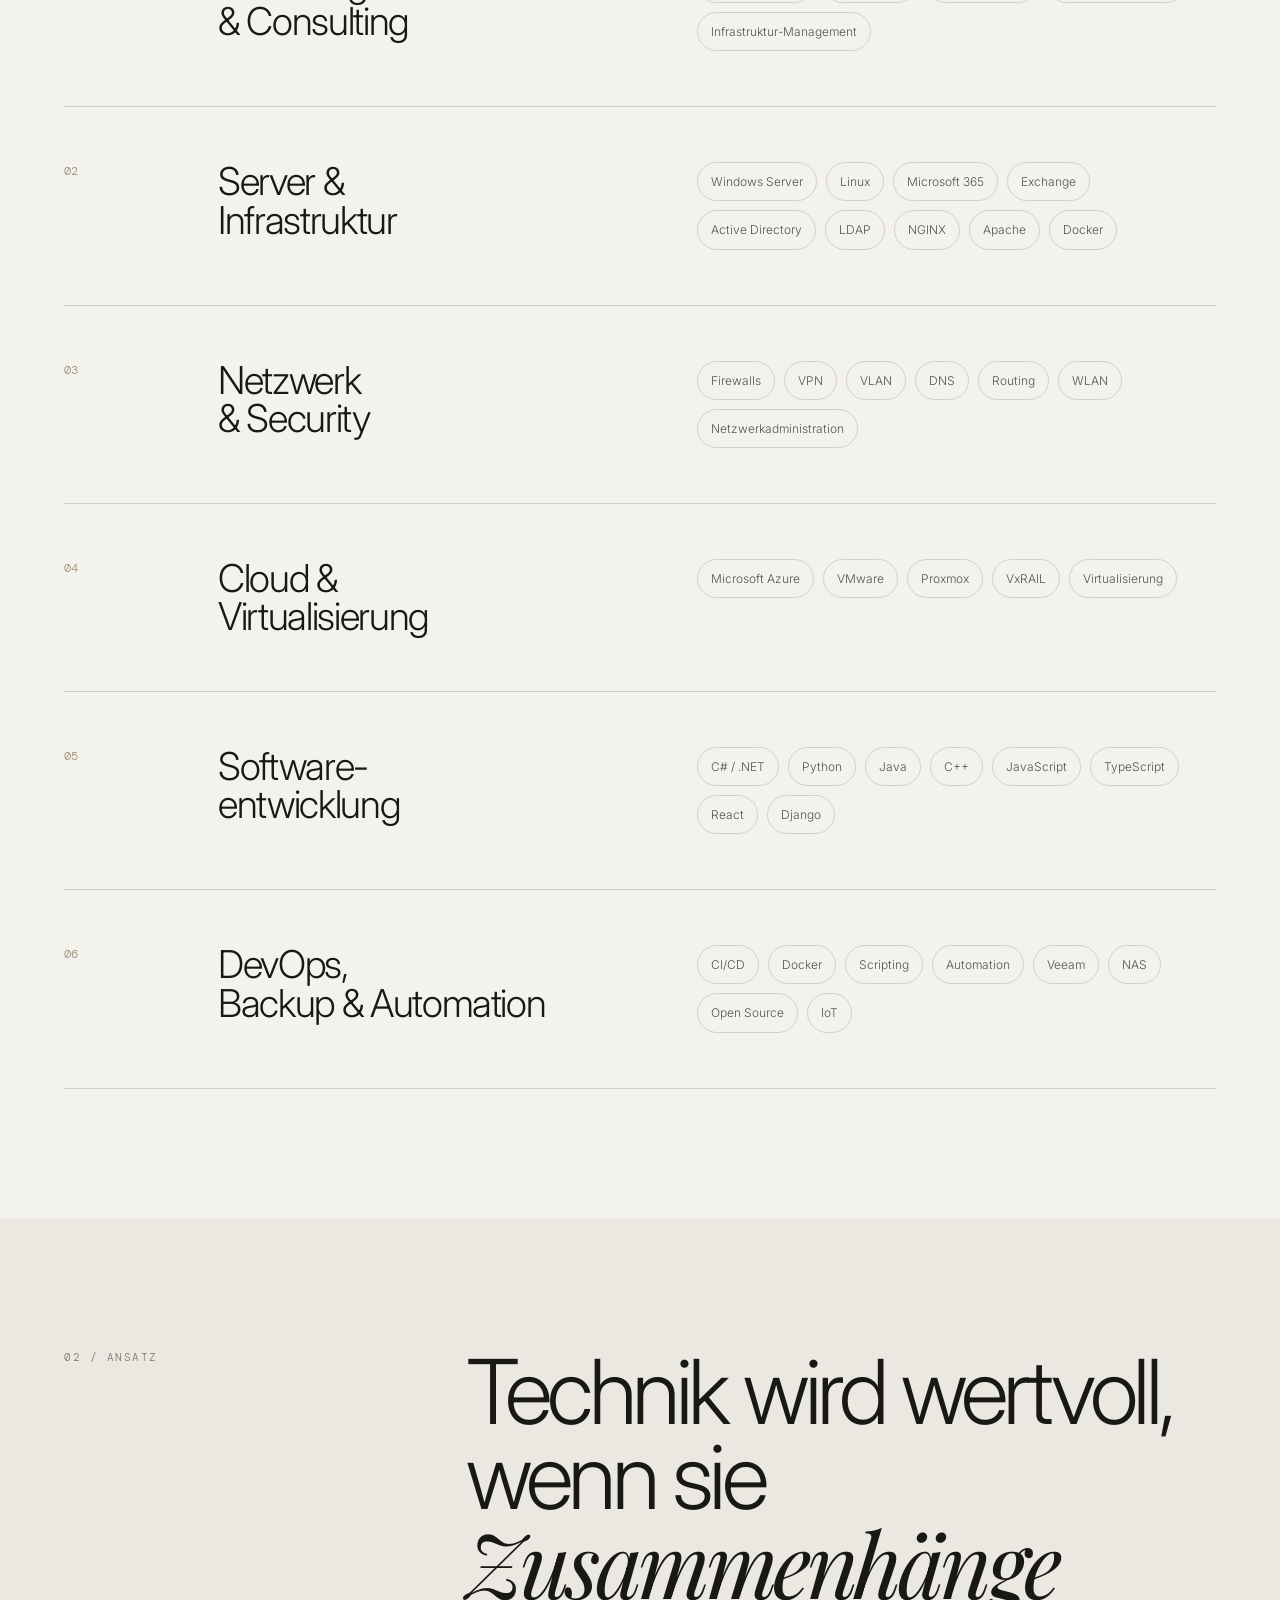
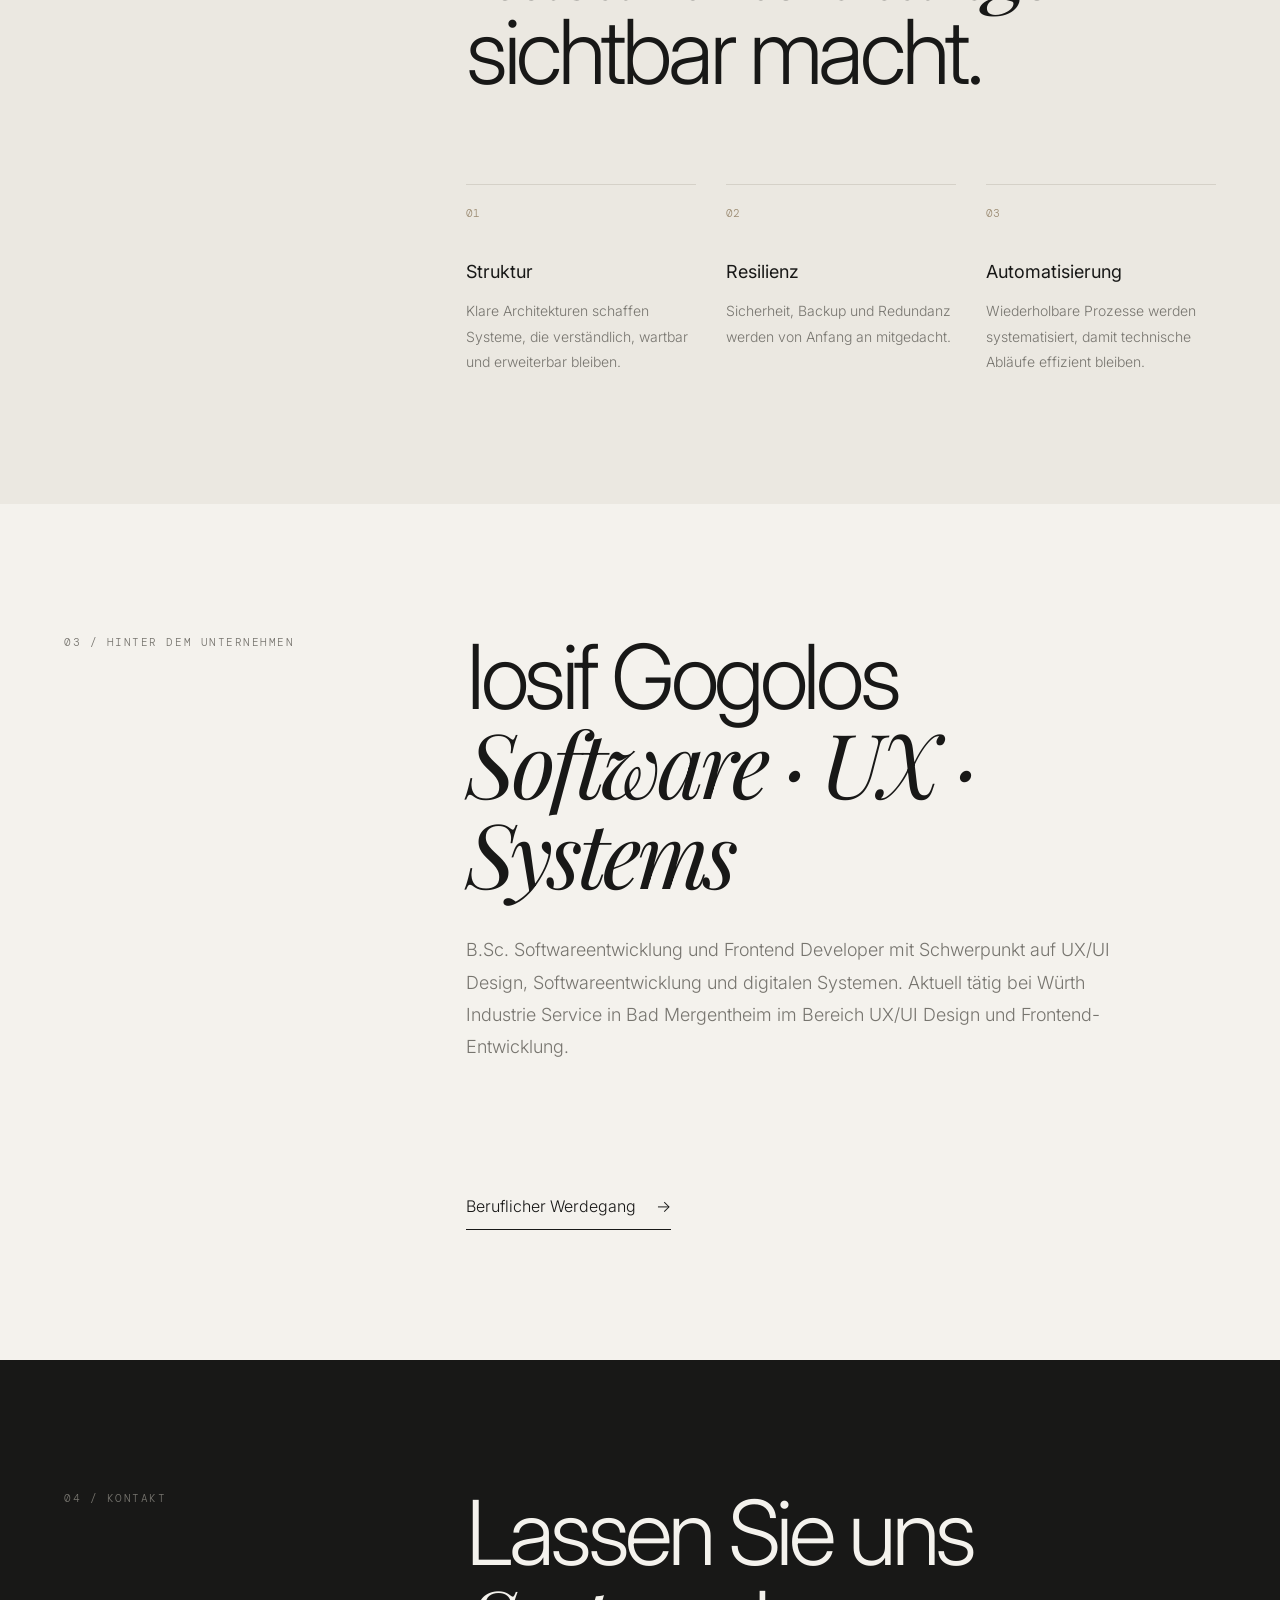
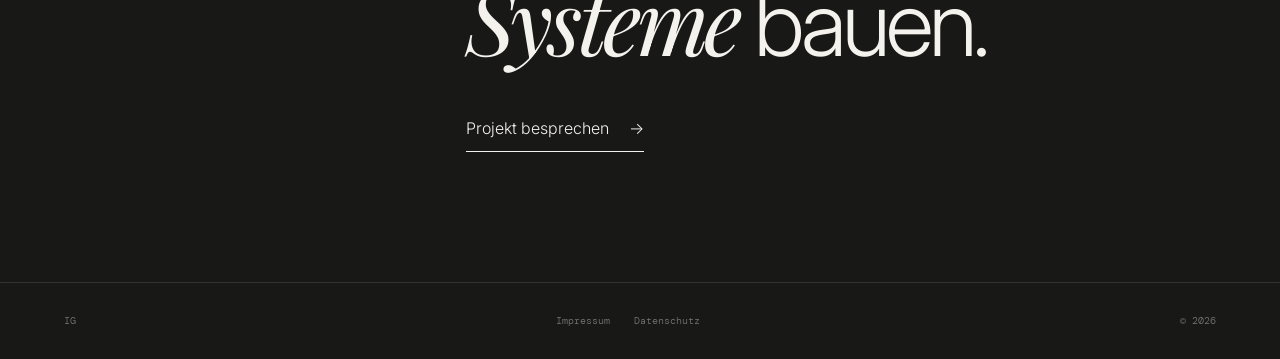
==== commit 6553fcb4: "fix path" ====
--- a/index.html
+++ b/index.html
@@ -250,7 +250,7 @@
     <div class="container">
         <figure class="concept-banner">
             <img
-                src="../assets/images/iphone-duo.svg"
+                src="/assets/images/iphone-duo.svg.svg"
                 alt="Abstrakte architektonische Komposition aus technischen und materiellen Oberflächen"
                 width="1400"
                 height="787"
@@ -262,8 +262,8 @@
                 <span class="eyebrow">Perspektive</span>
 
                 <h2 id="banner-title">
-                    Nicht jede neue Technologie
-                    <em>ist automatisch Fortschritt.</em>
+                    Neuer Fortschritt,
+                    <em>neue technologische Anforderungen.</em>
                 </h2>
             </figcaption>
         </figure>
--- a/assets/css/style.css
+++ b/assets/css/style.css
@@ -47,7 +47,7 @@
 
 /* NAVIGATION */
 
-nav {
+body > nav {
     position: fixed;
     top: 0;
     left: 0;
@@ -59,10 +59,8 @@
     align-items: center;
 
     padding: 28px 5vw;
-
     background: rgba(244, 242, 237, 0.88);
     backdrop-filter: blur(14px);
-
     border-bottom: 1px solid rgba(213, 209, 200, 0.5);
 }
 
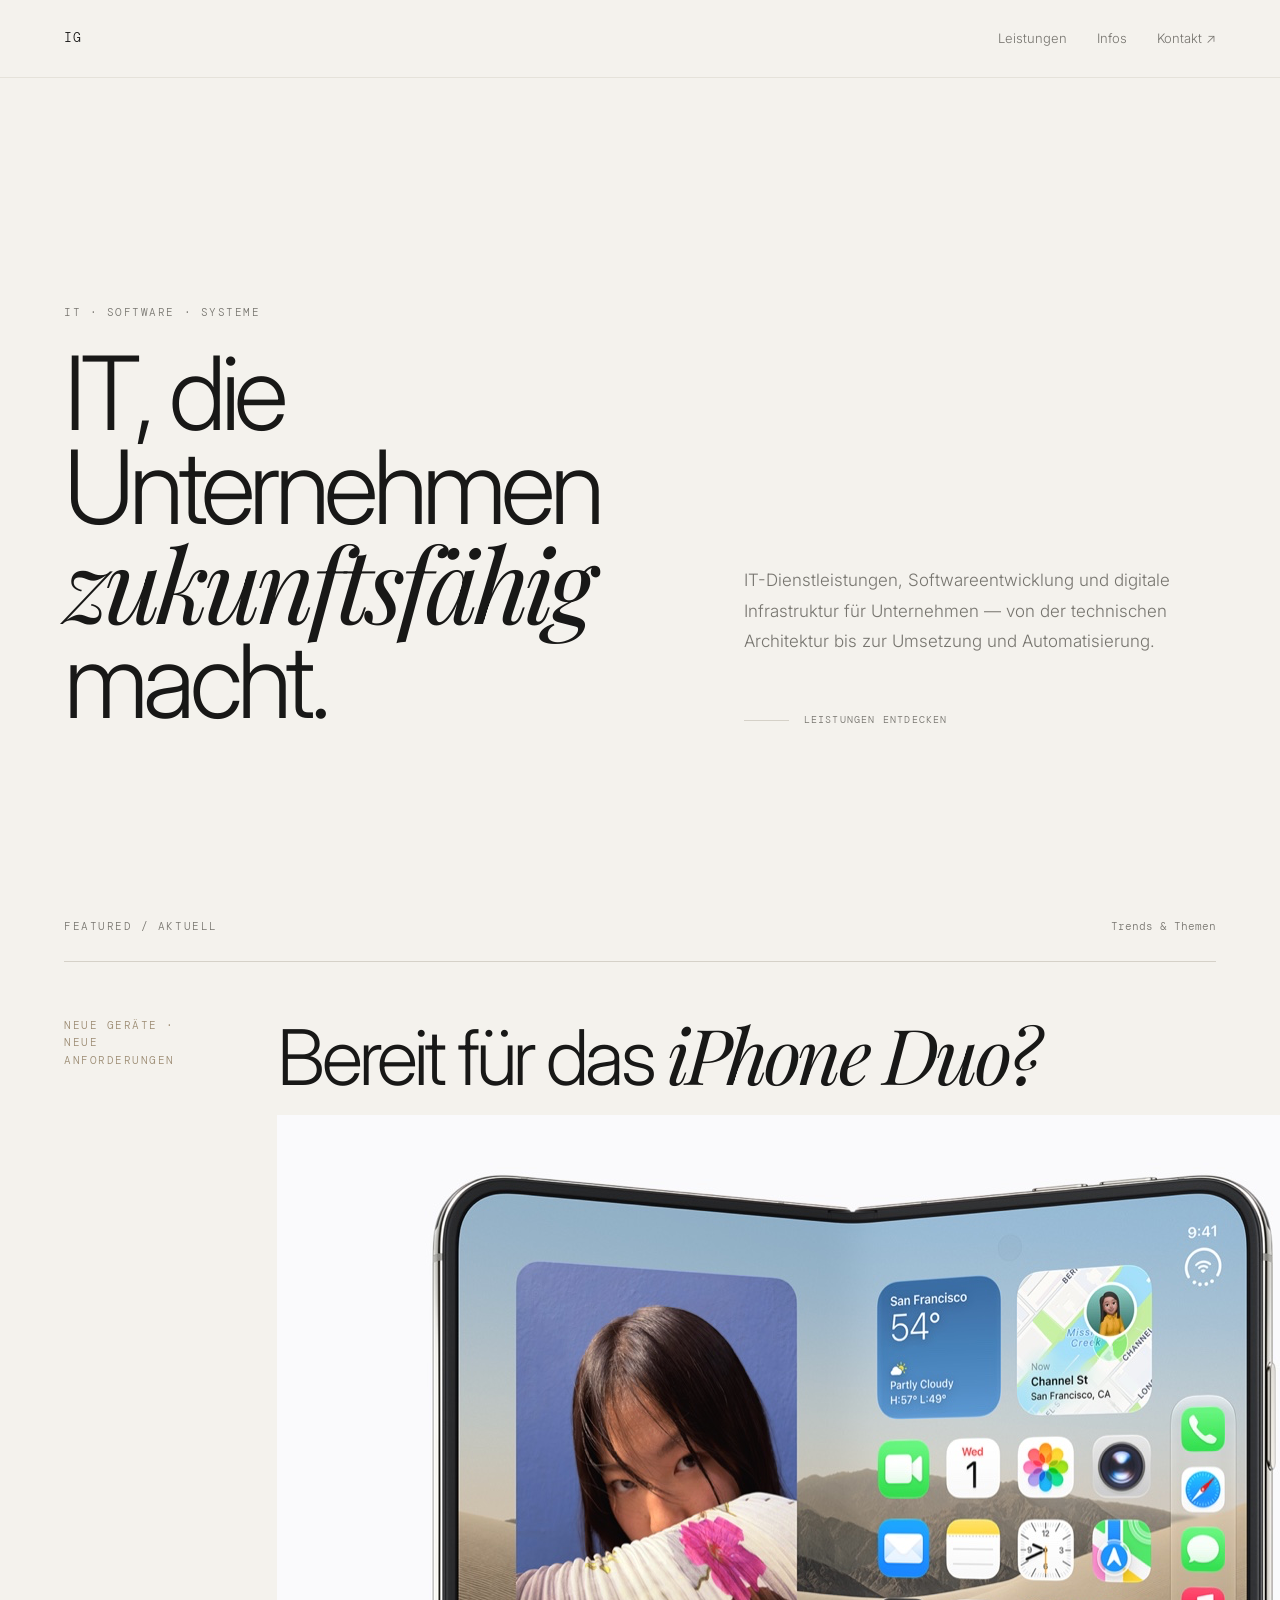
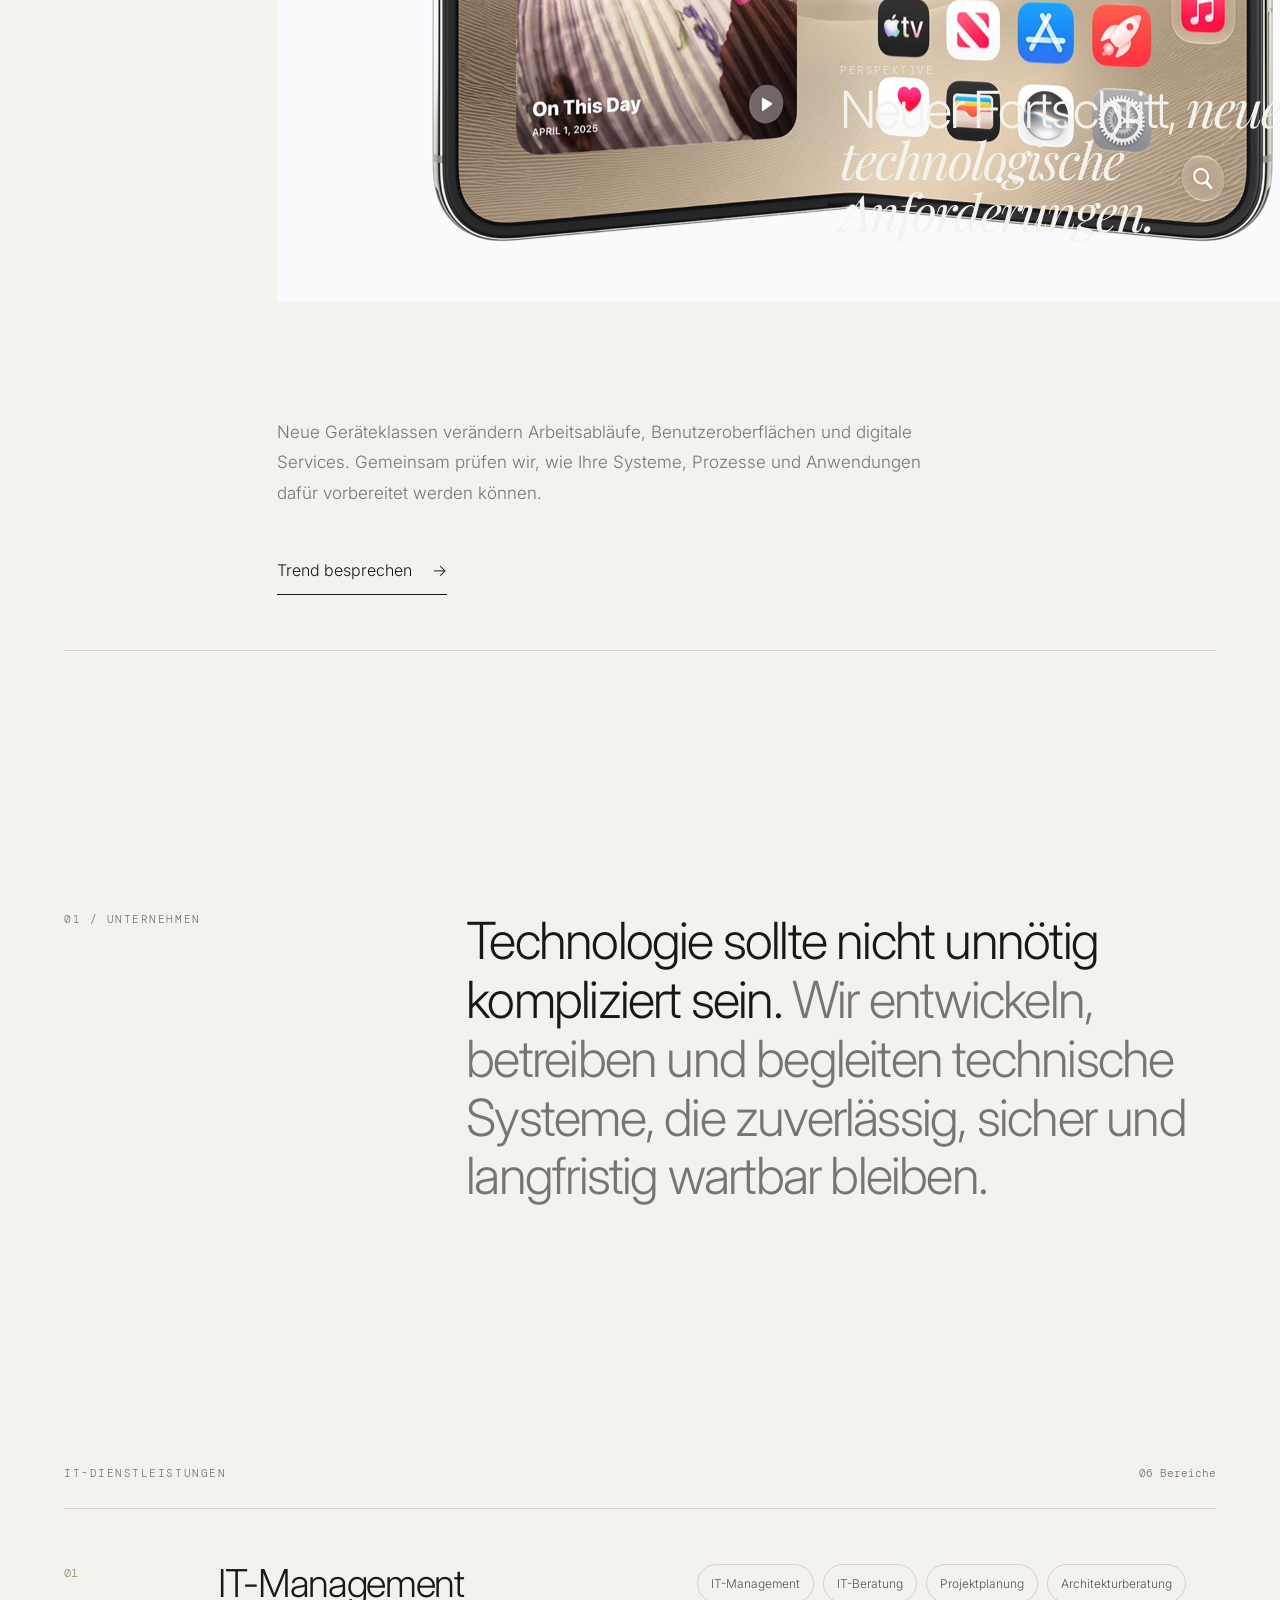
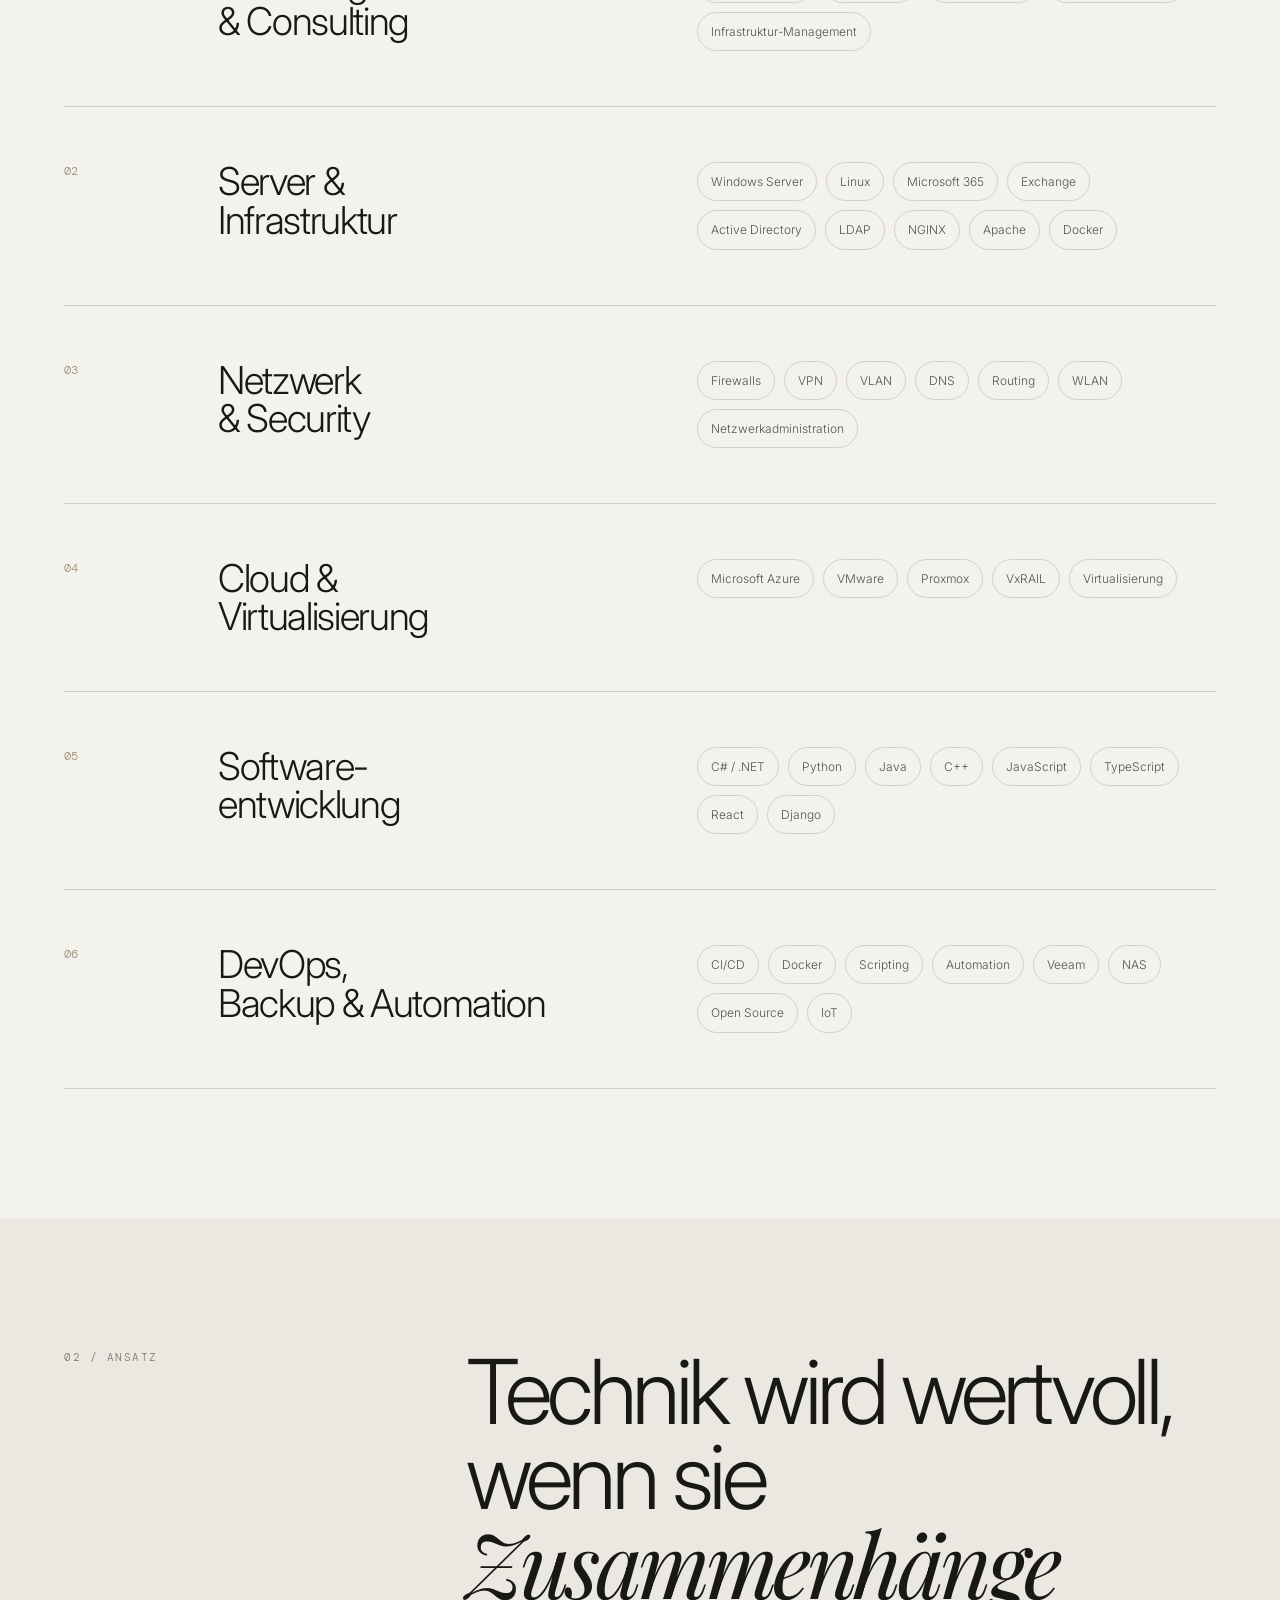
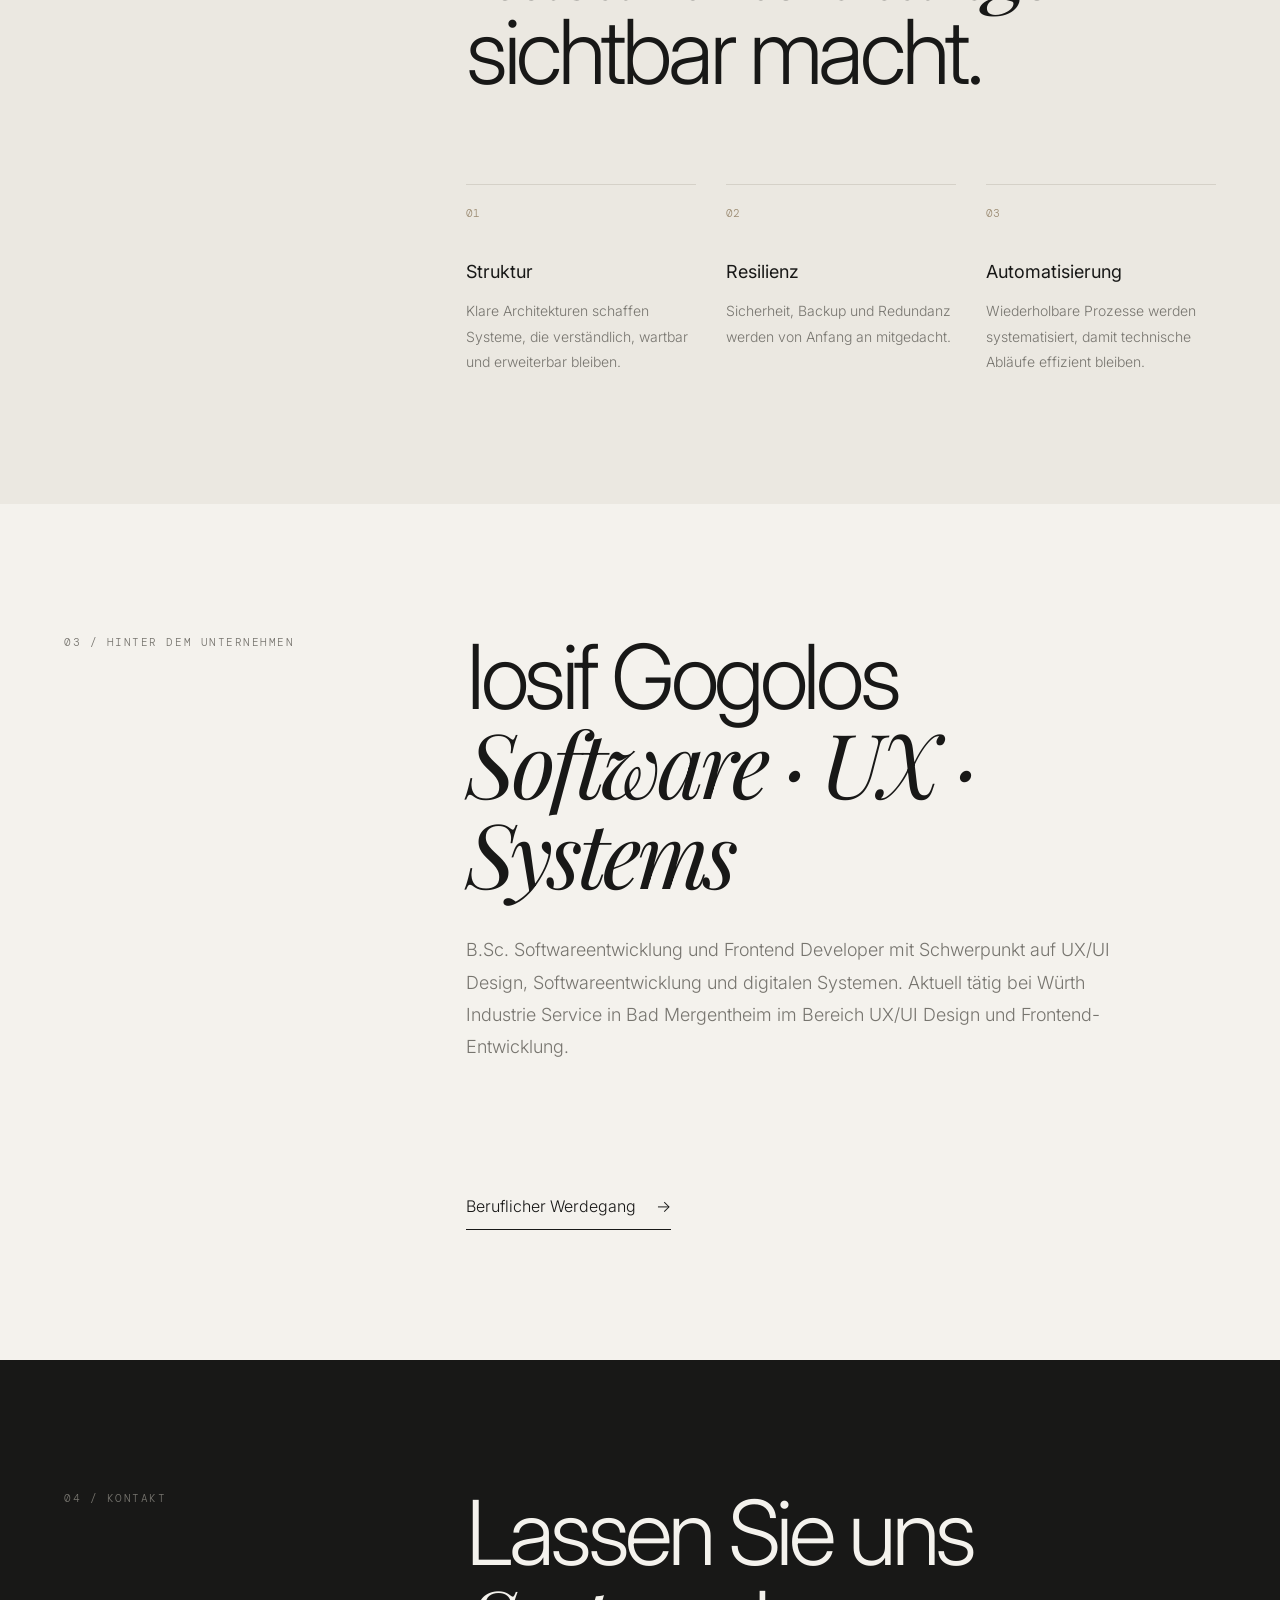
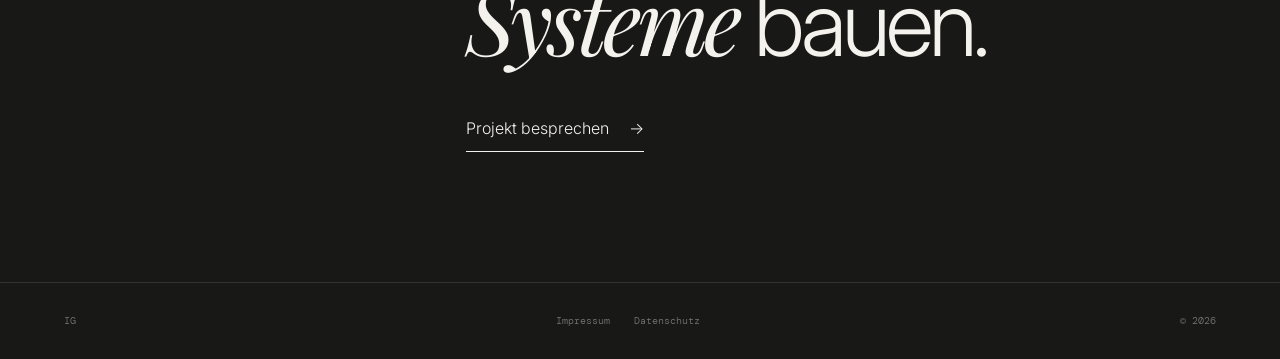
==== commit 29ad8672: "Fix path" ====
--- a/index.html
+++ b/index.html
@@ -250,7 +250,7 @@
     <div class="container">
         <figure class="concept-banner">
             <img
-                src="/assets/images/iphone-duo.svg.svg"
+                src="/assets/images/iphone-duo.svg"
                 alt="Abstrakte architektonische Komposition aus technischen und materiellen Oberflächen"
                 width="1400"
                 height="787"
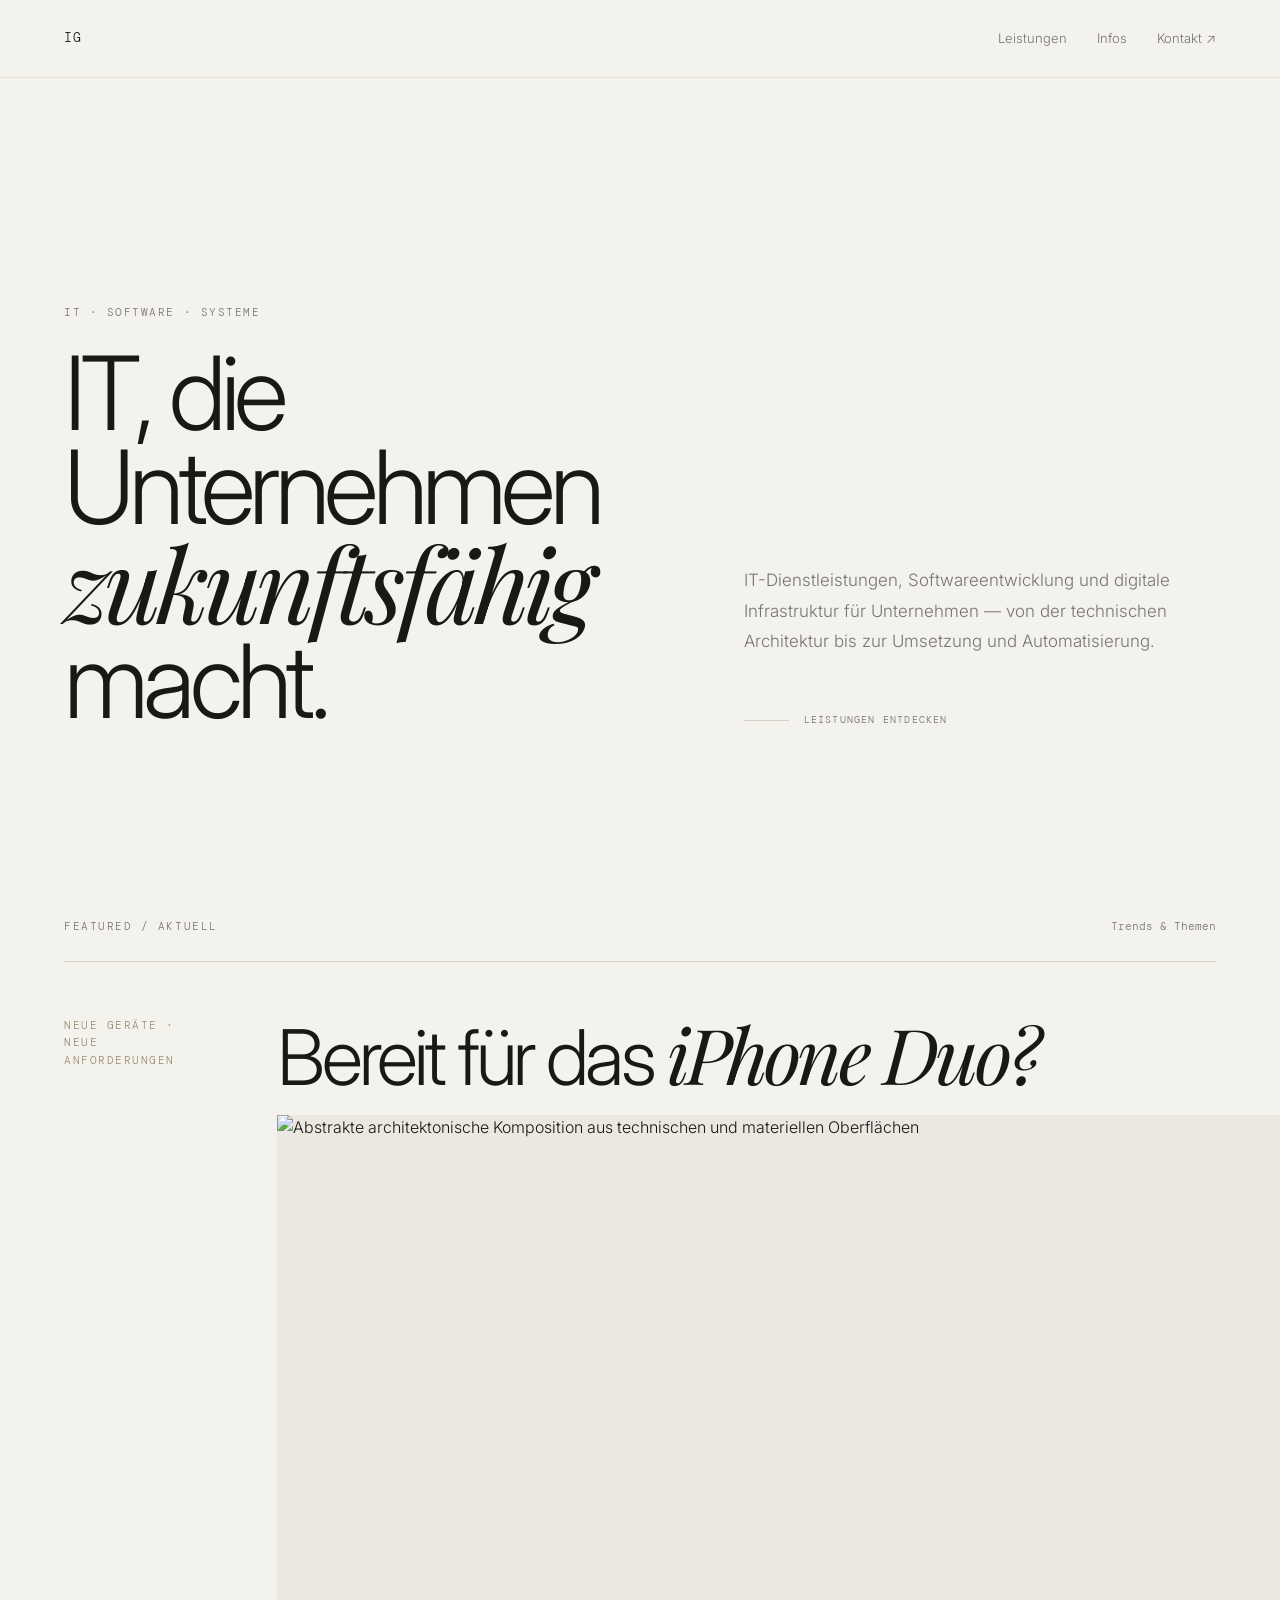
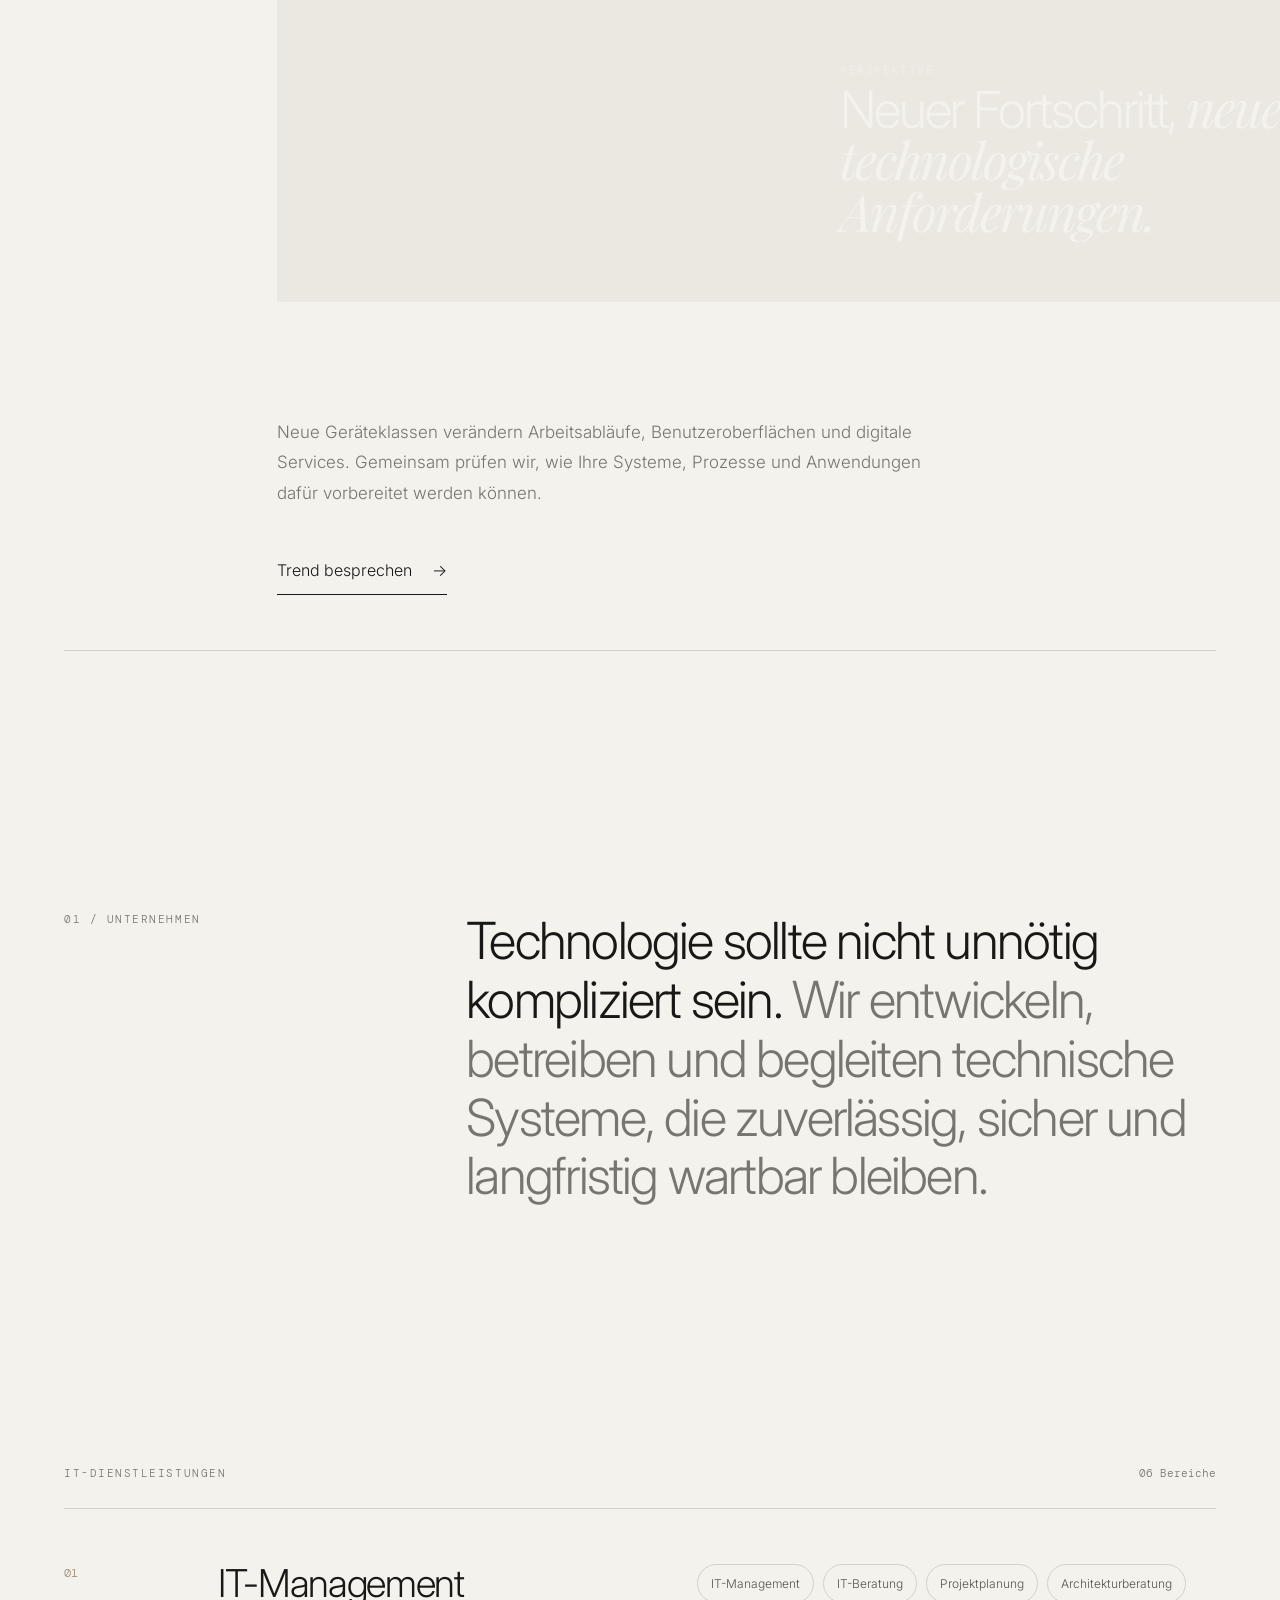
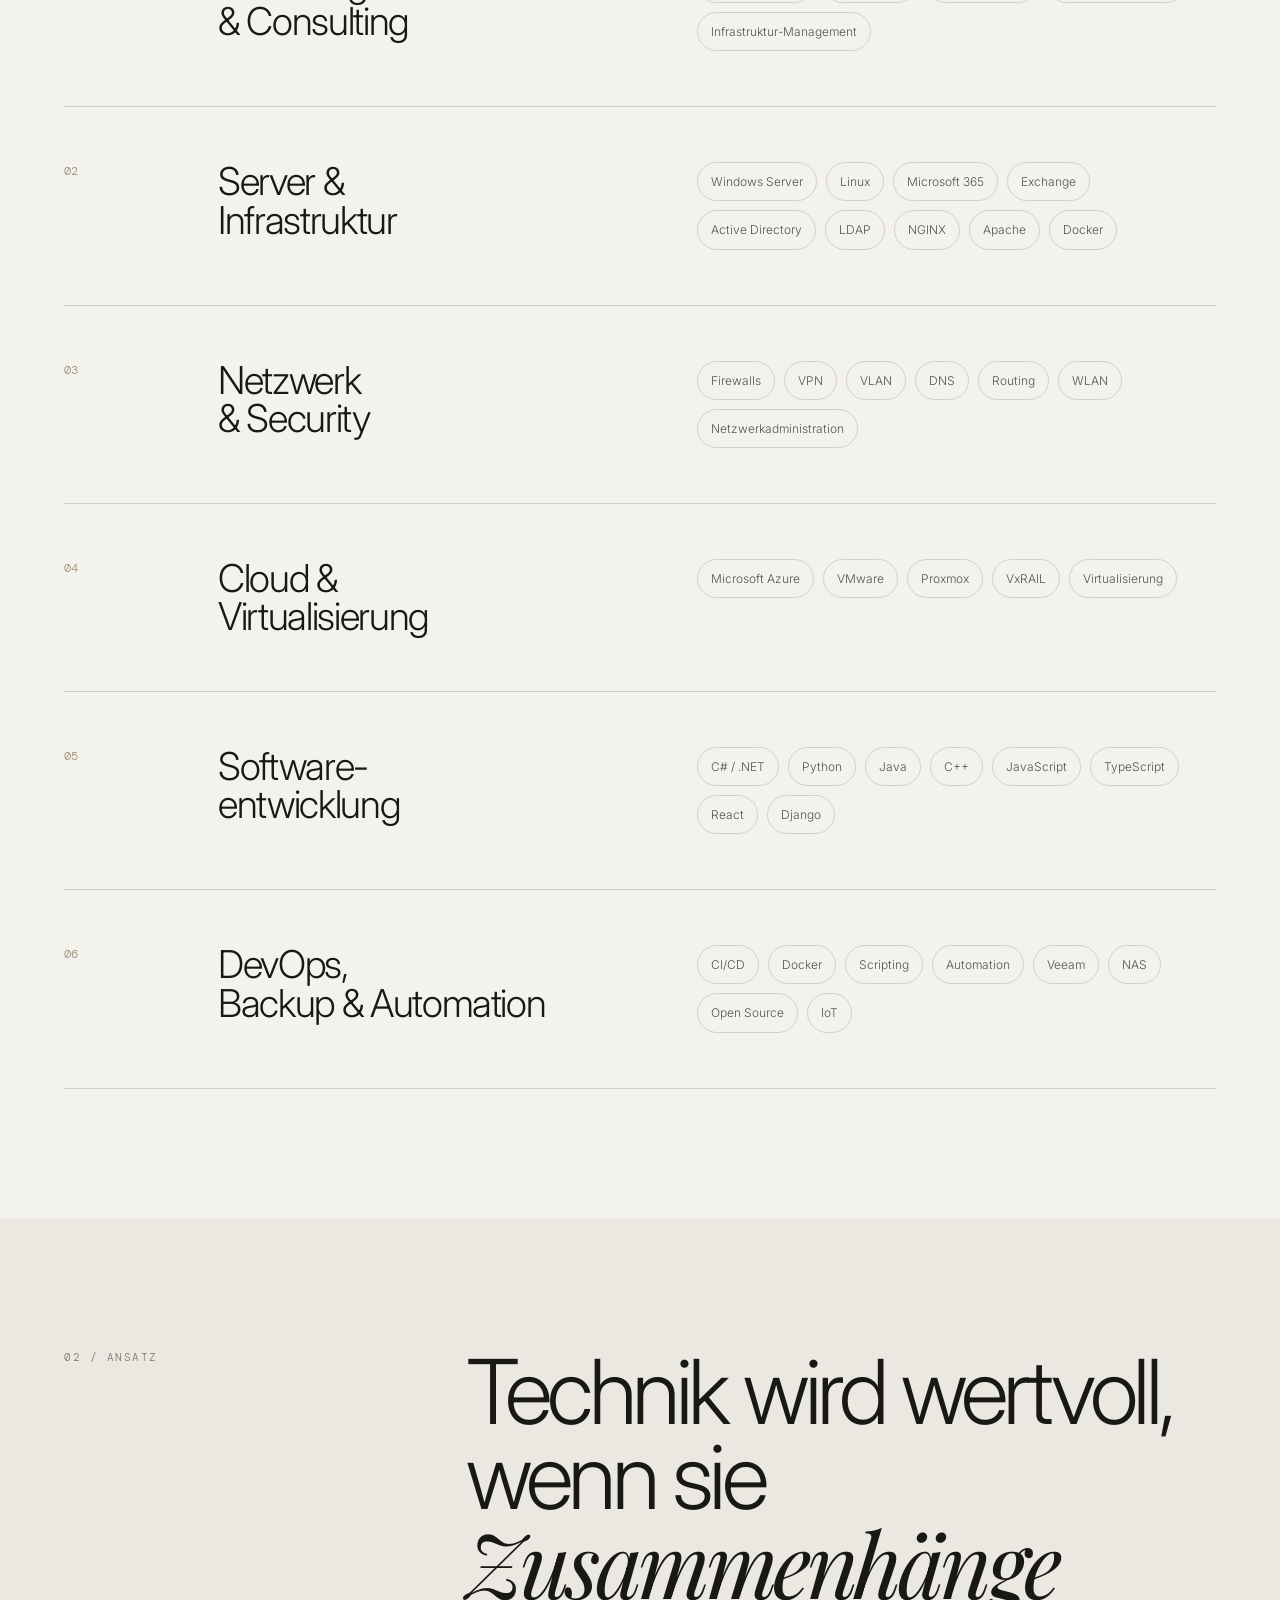
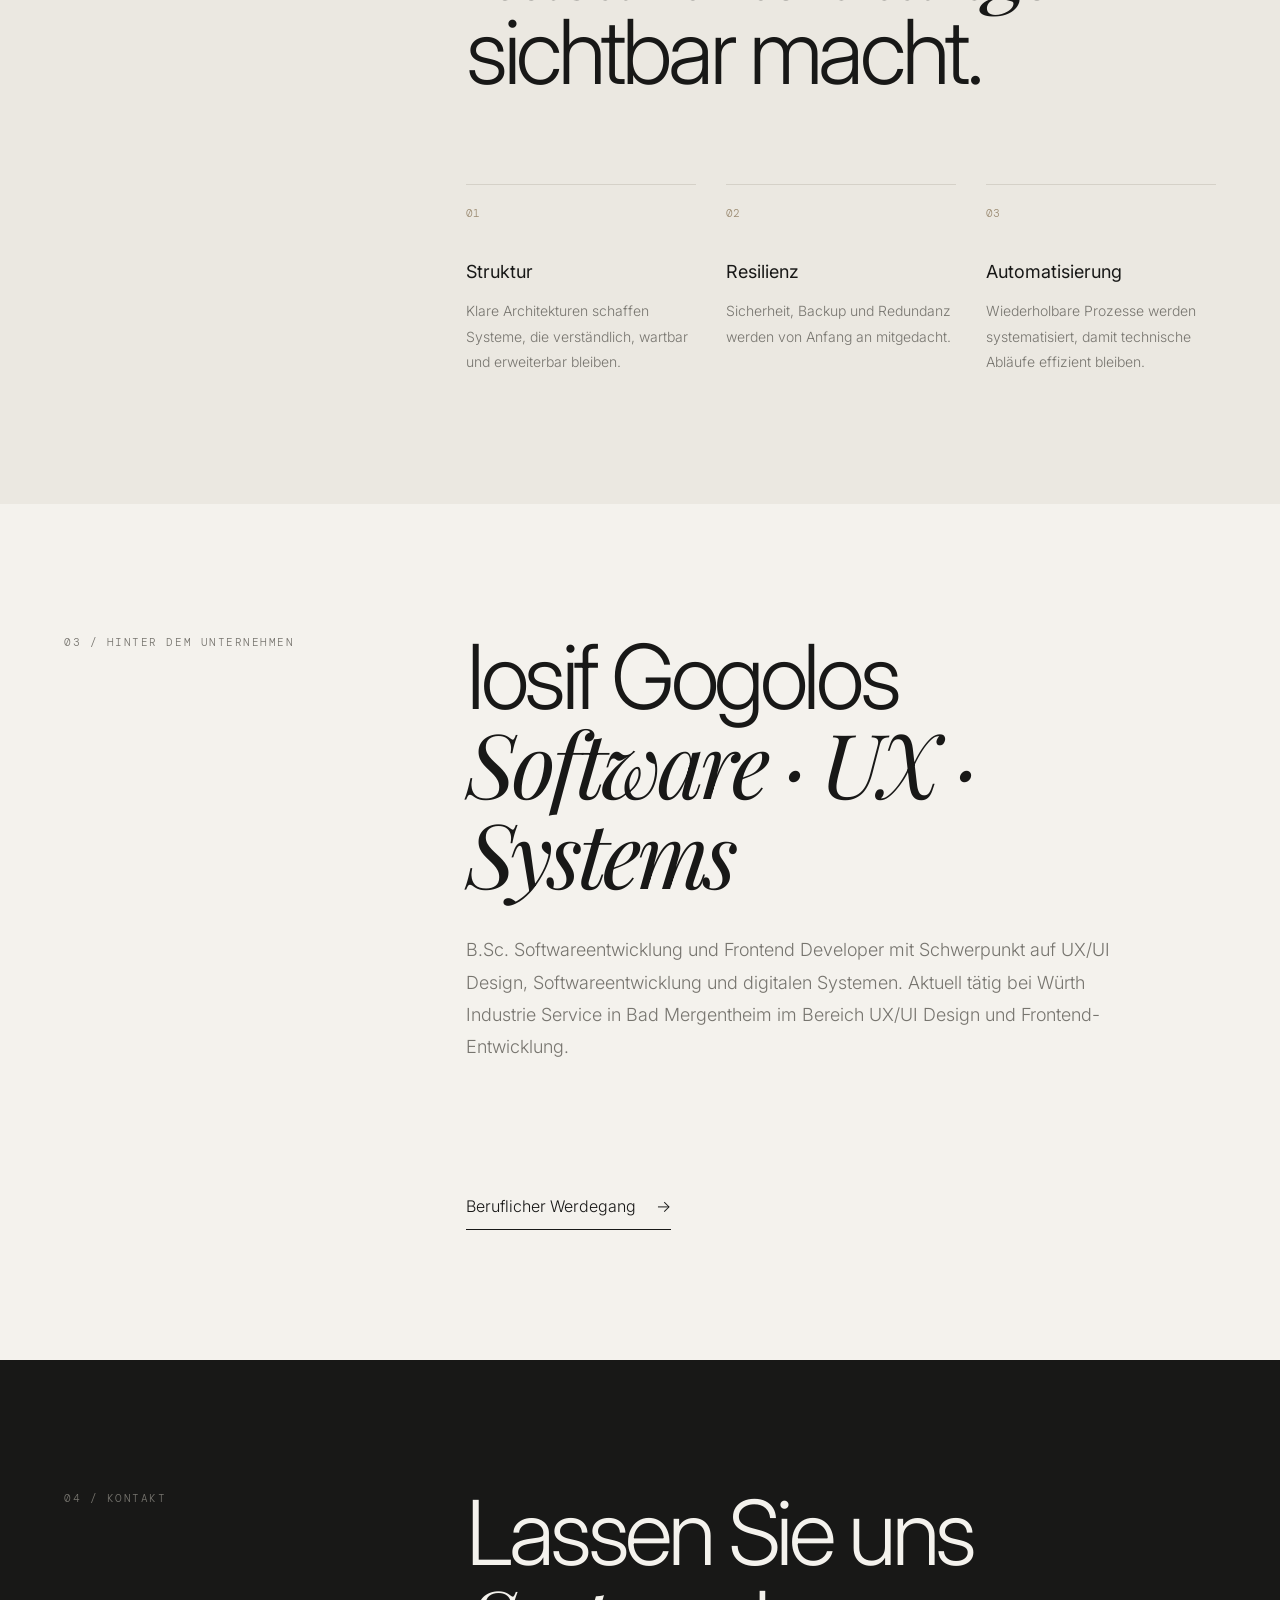
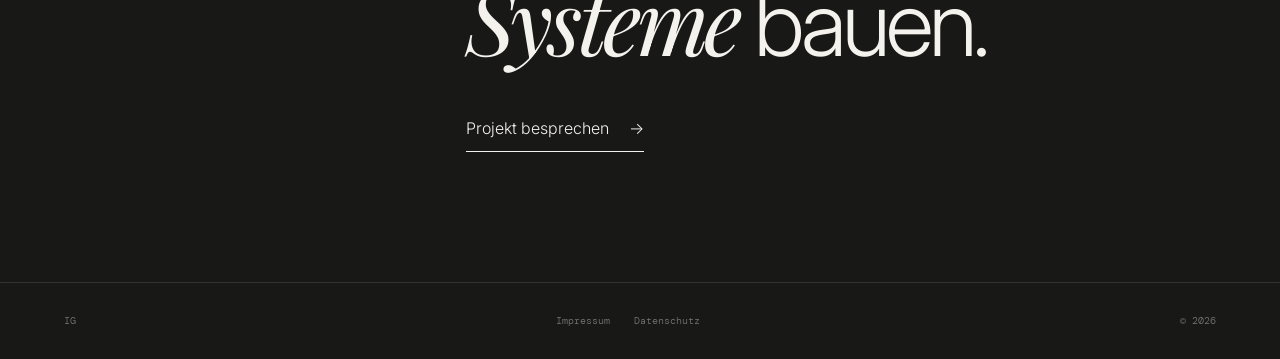
==== commit 649ff631: "Fix path" ====
--- a/index.html
+++ b/index.html
@@ -250,7 +250,7 @@
     <div class="container">
         <figure class="concept-banner">
             <img
-                src="/assets/images/iphone-duo.svg"
+                src="/home/assets/images/iphone-duo.svg"
                 alt="Abstrakte architektonische Komposition aus technischen und materiellen Oberflächen"
                 width="1400"
                 height="787"
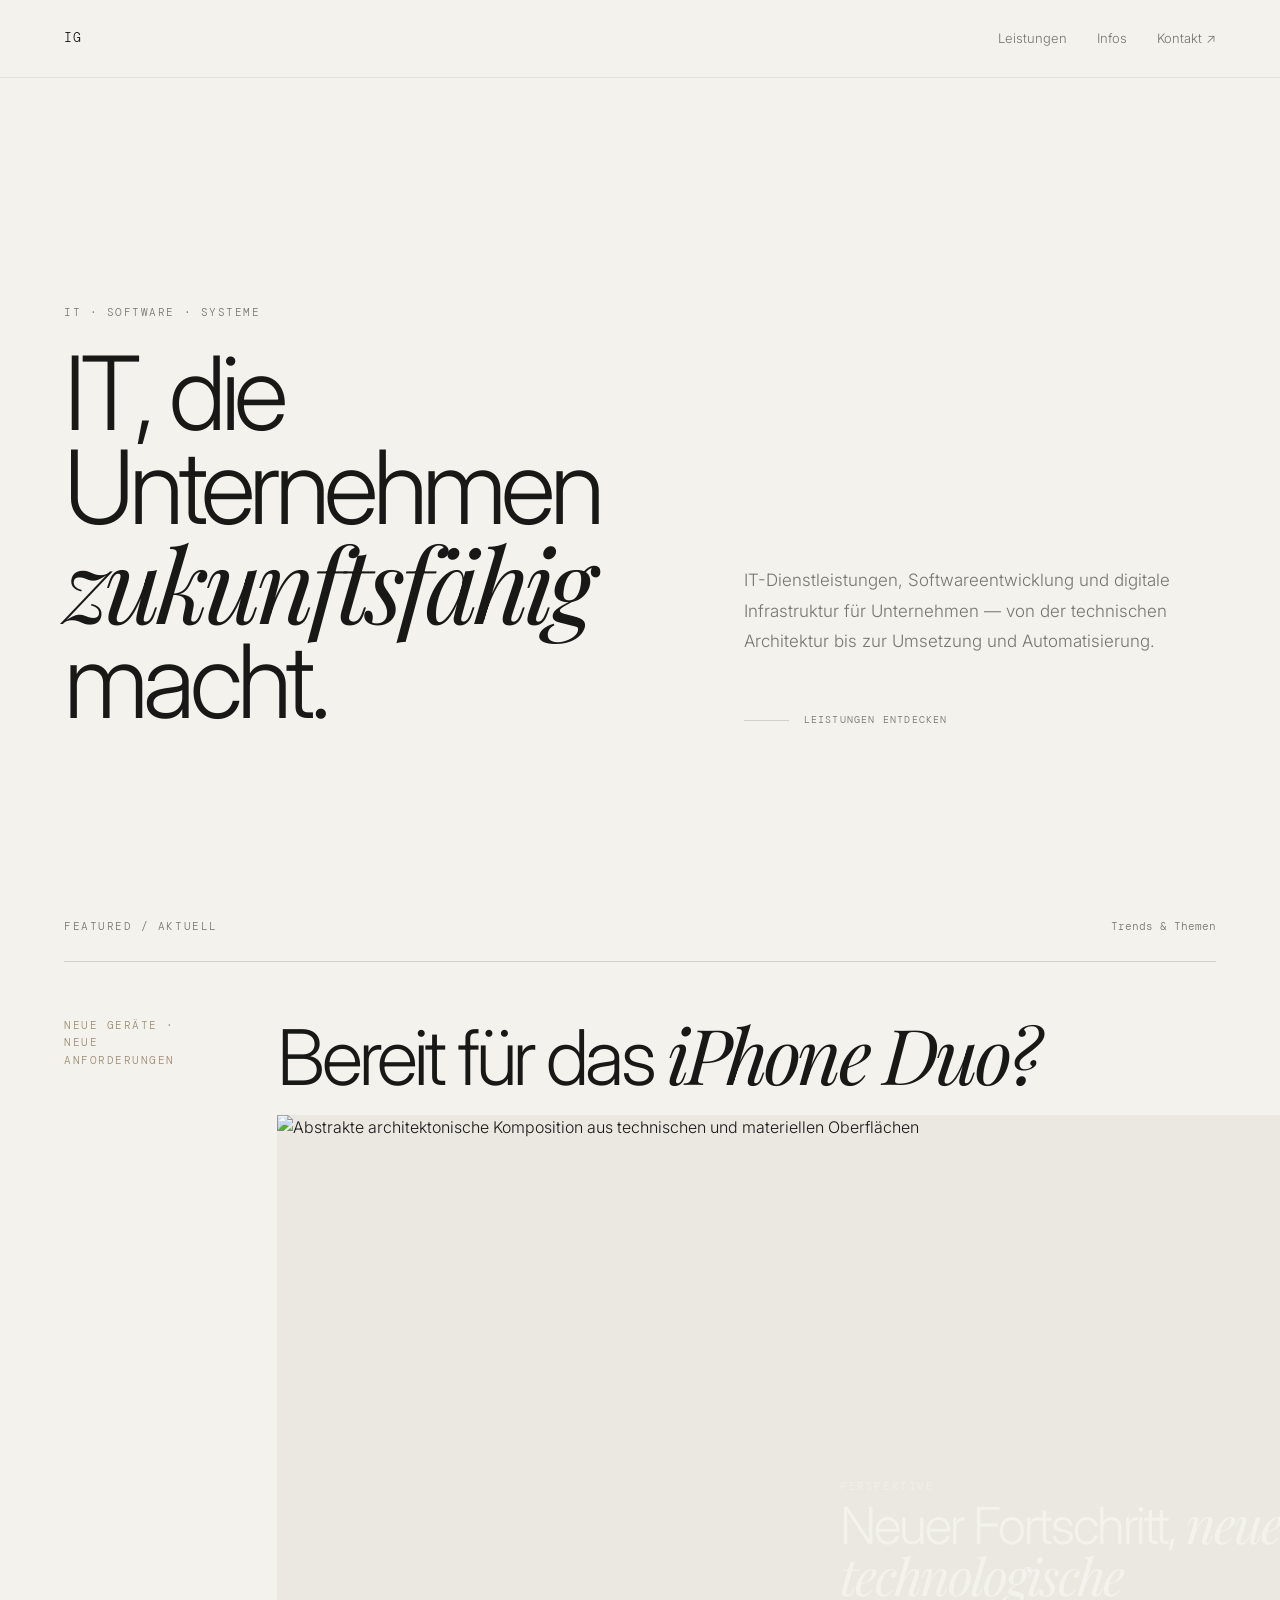
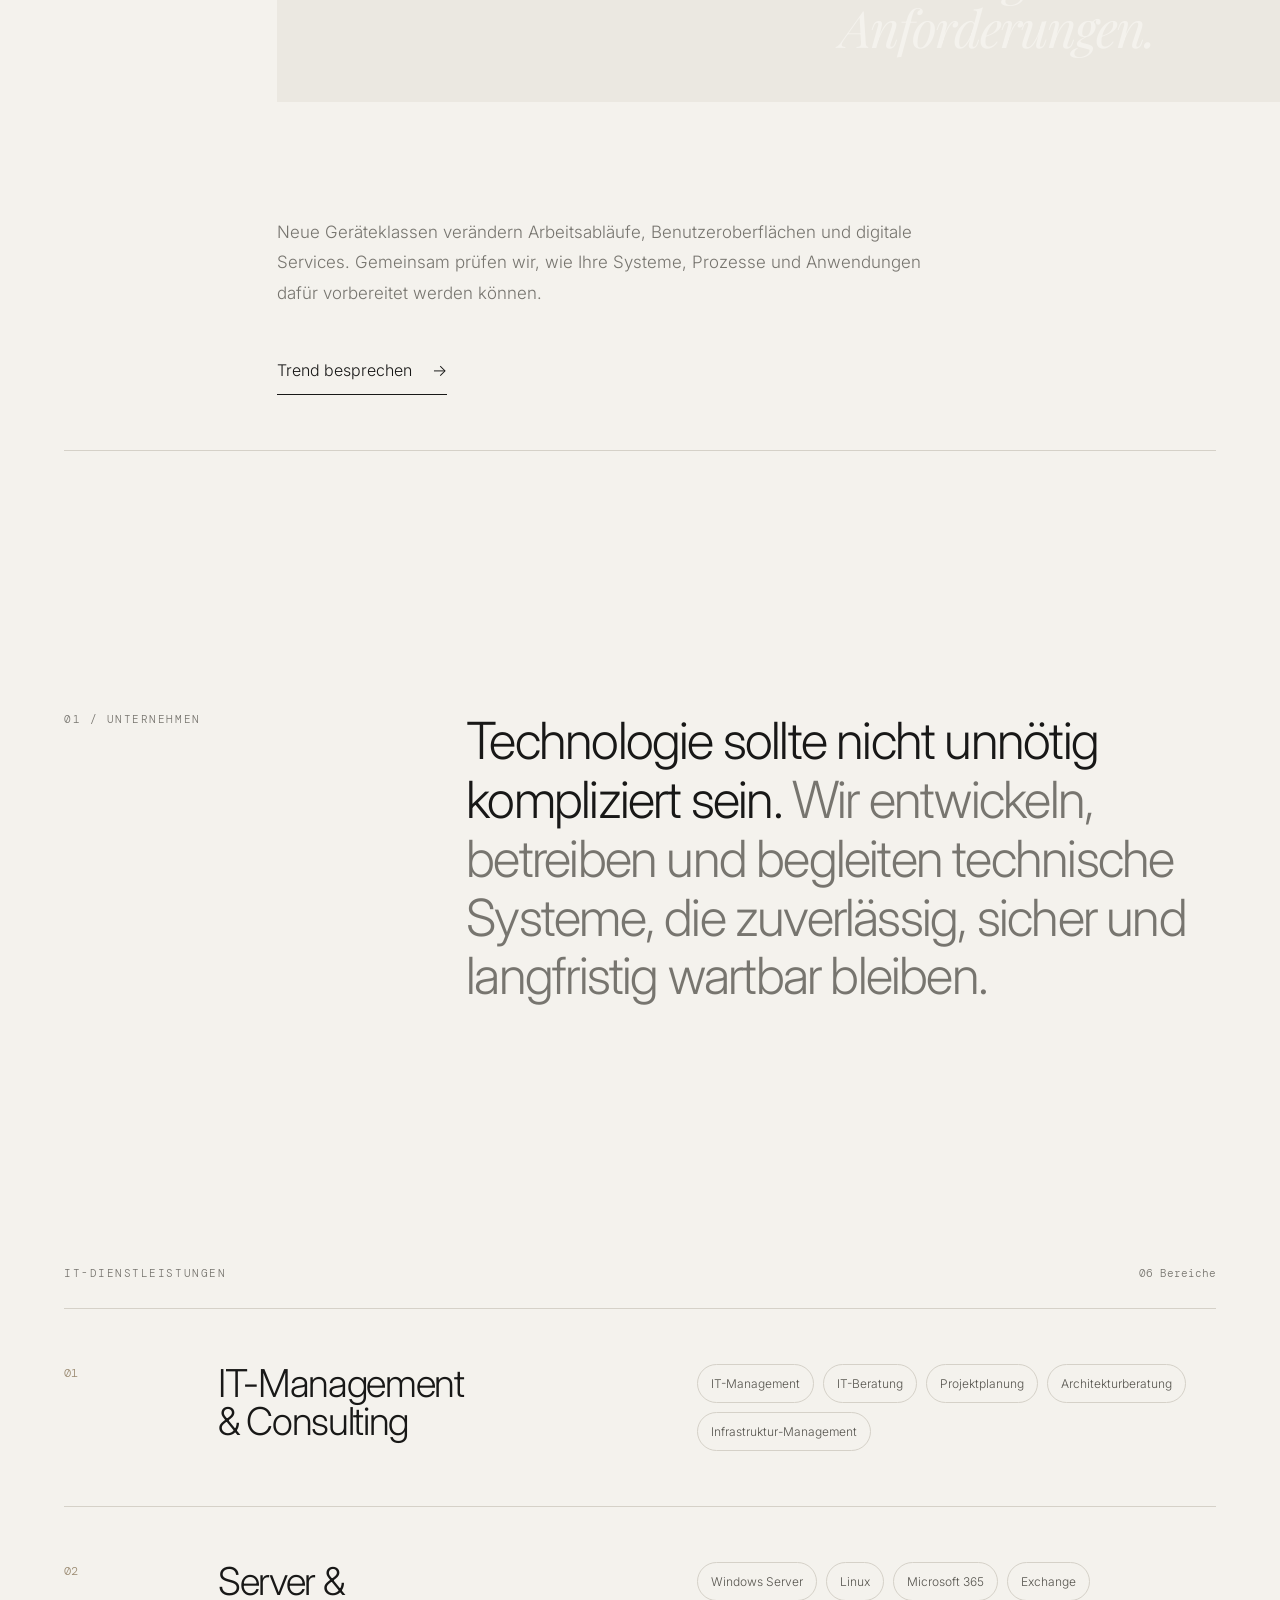
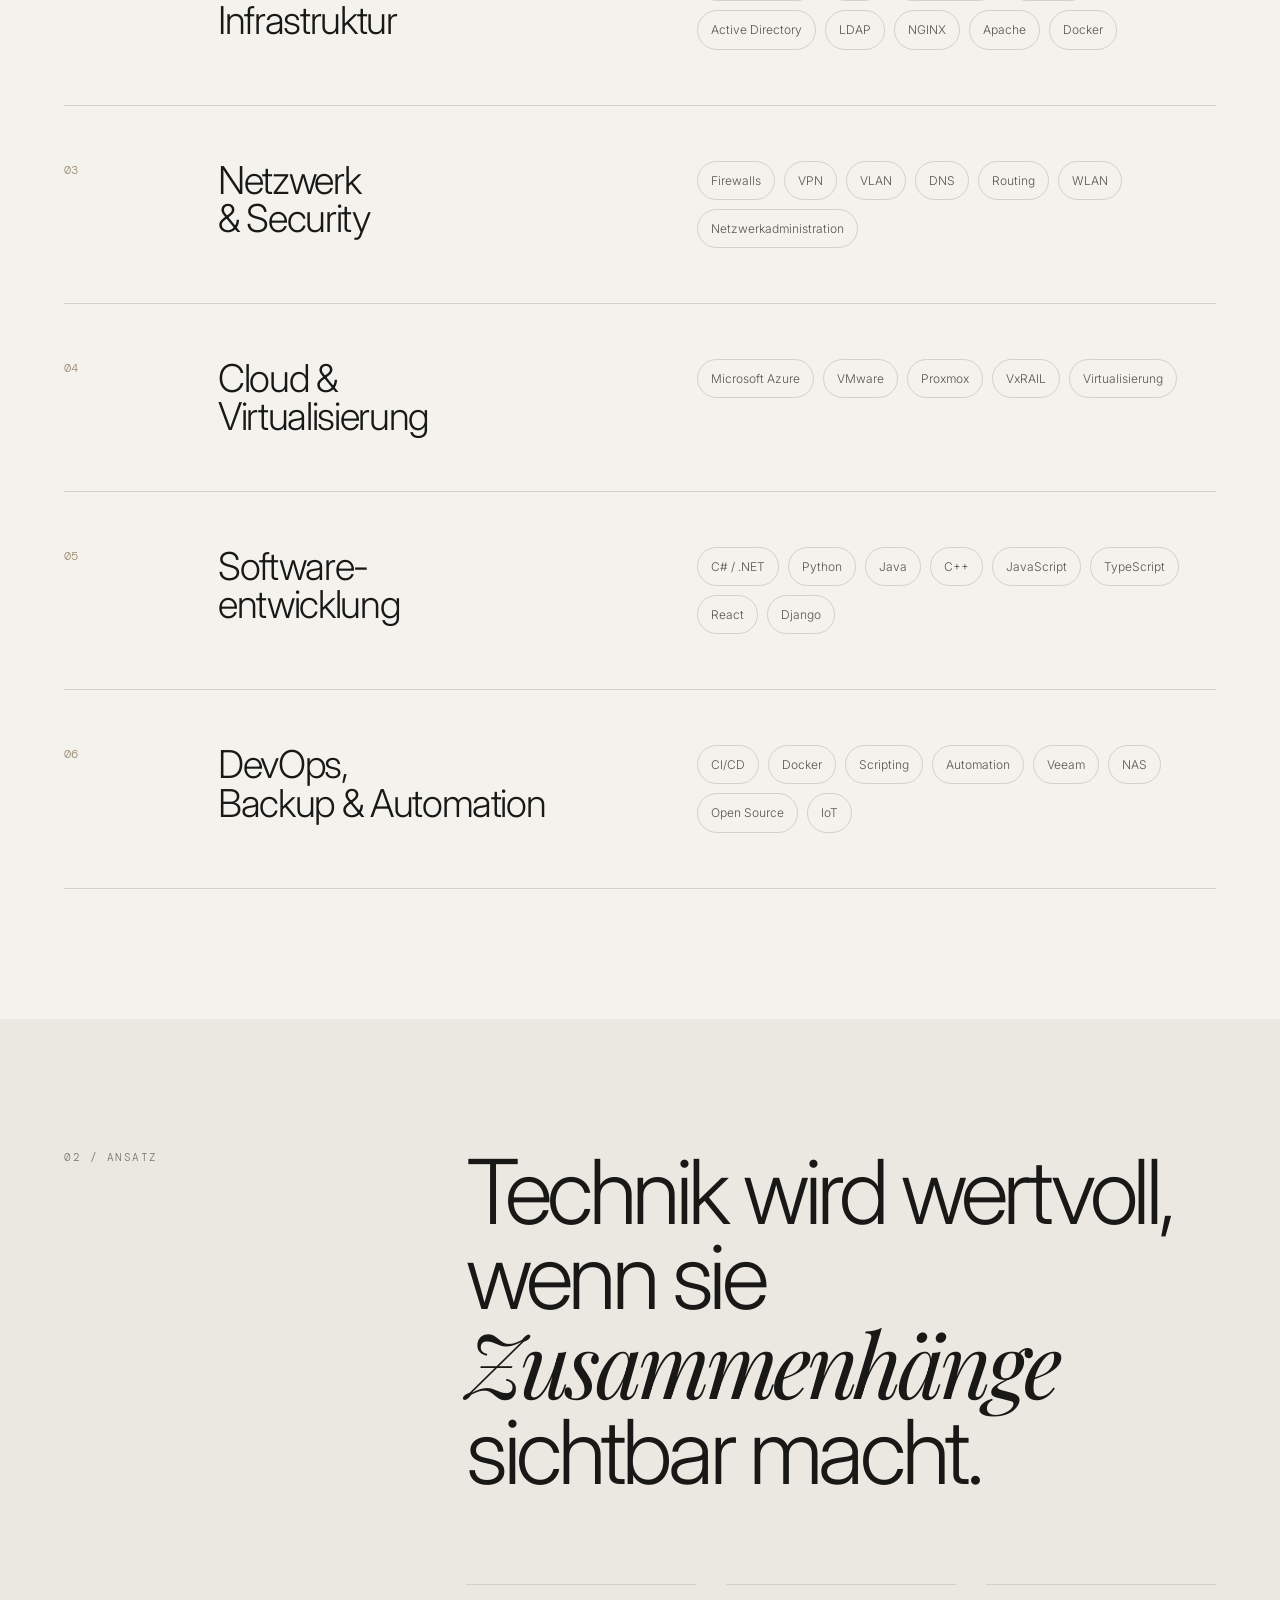
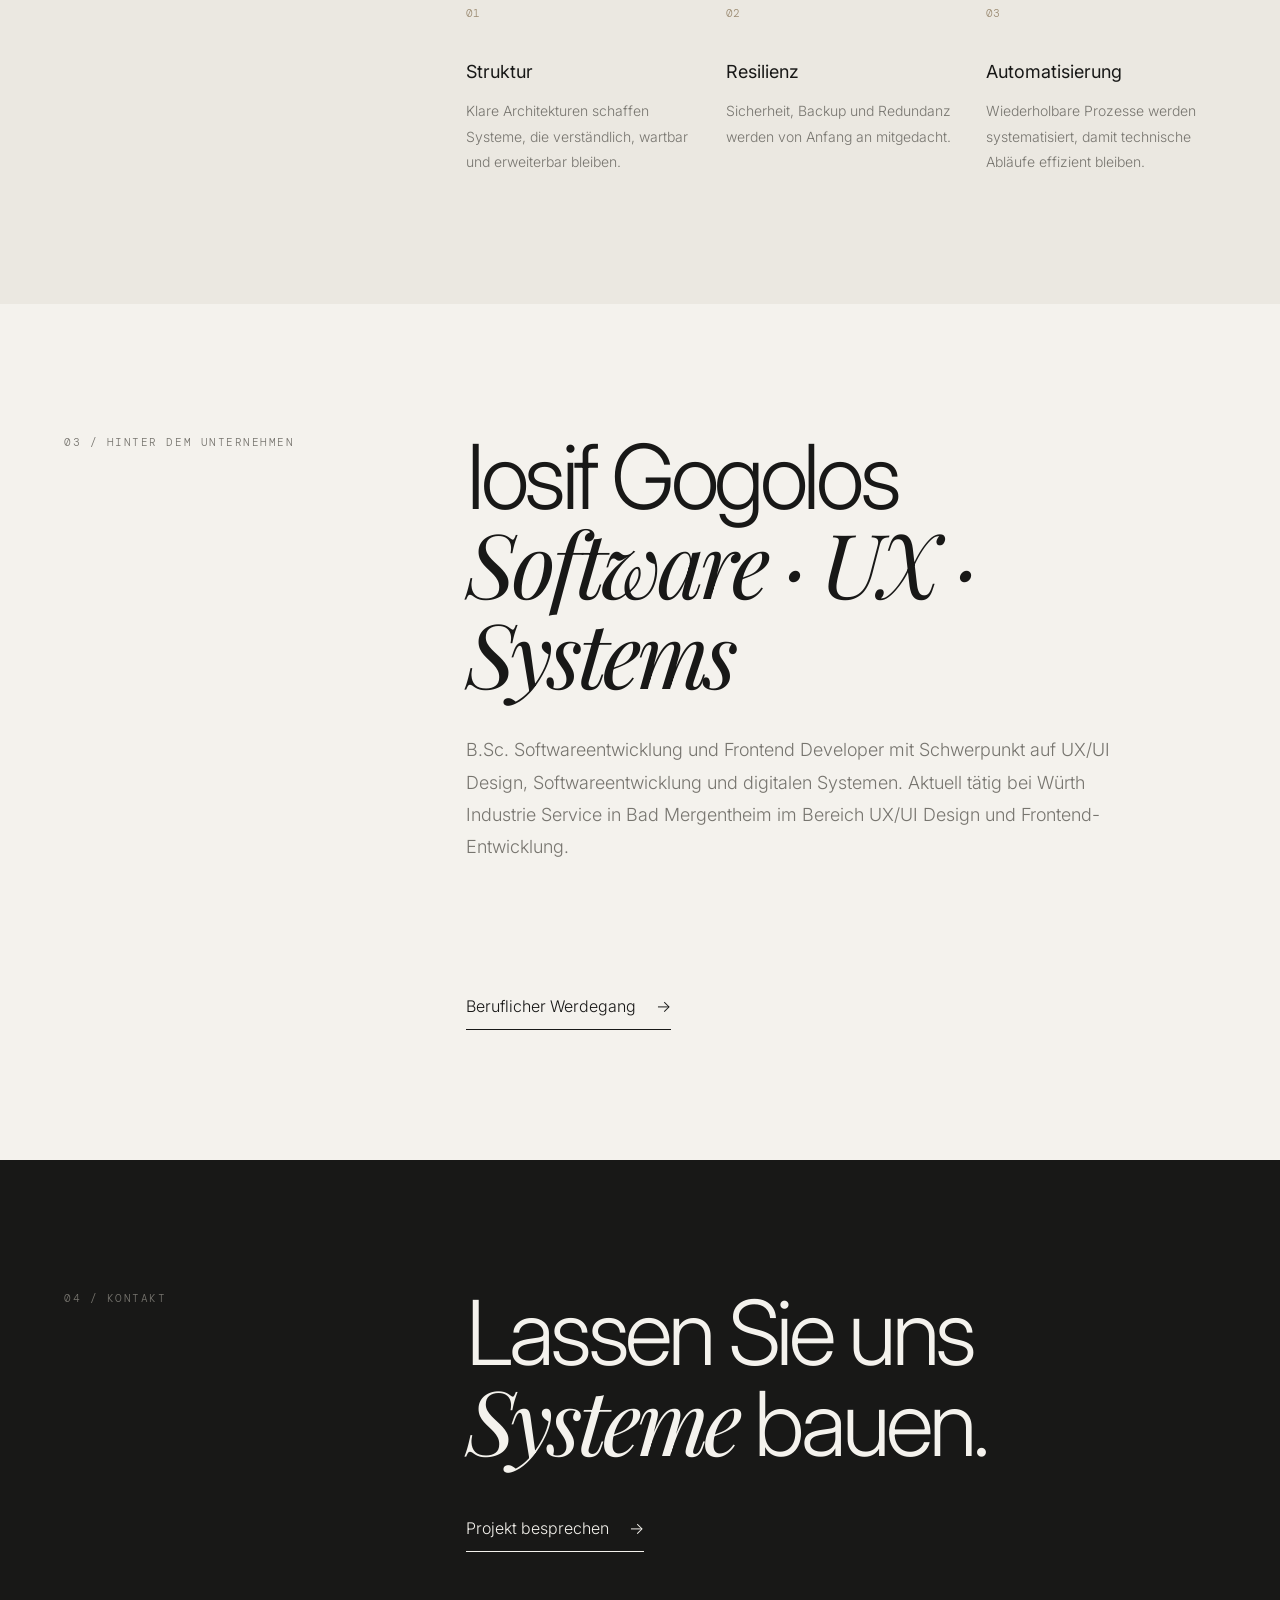
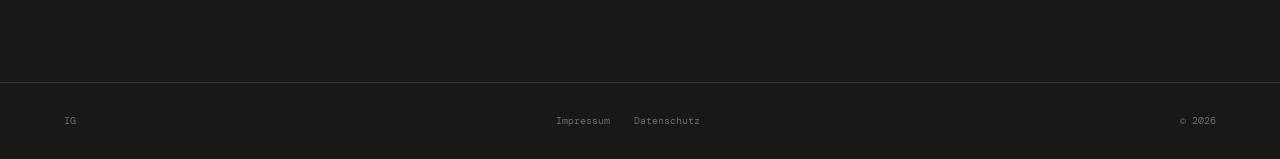
==== commit 04718da5: "Change dimension" ====
--- a/index.html
+++ b/index.html
@@ -252,8 +252,8 @@
             <img
                 src="/home/assets/images/iphone-duo.svg"
                 alt="Abstrakte architektonische Komposition aus technischen und materiellen Oberflächen"
-                width="1400"
-                height="787"
+                width="1000"
+                height="587"
                 loading="eager"
                 fetchpriority="high"
             >
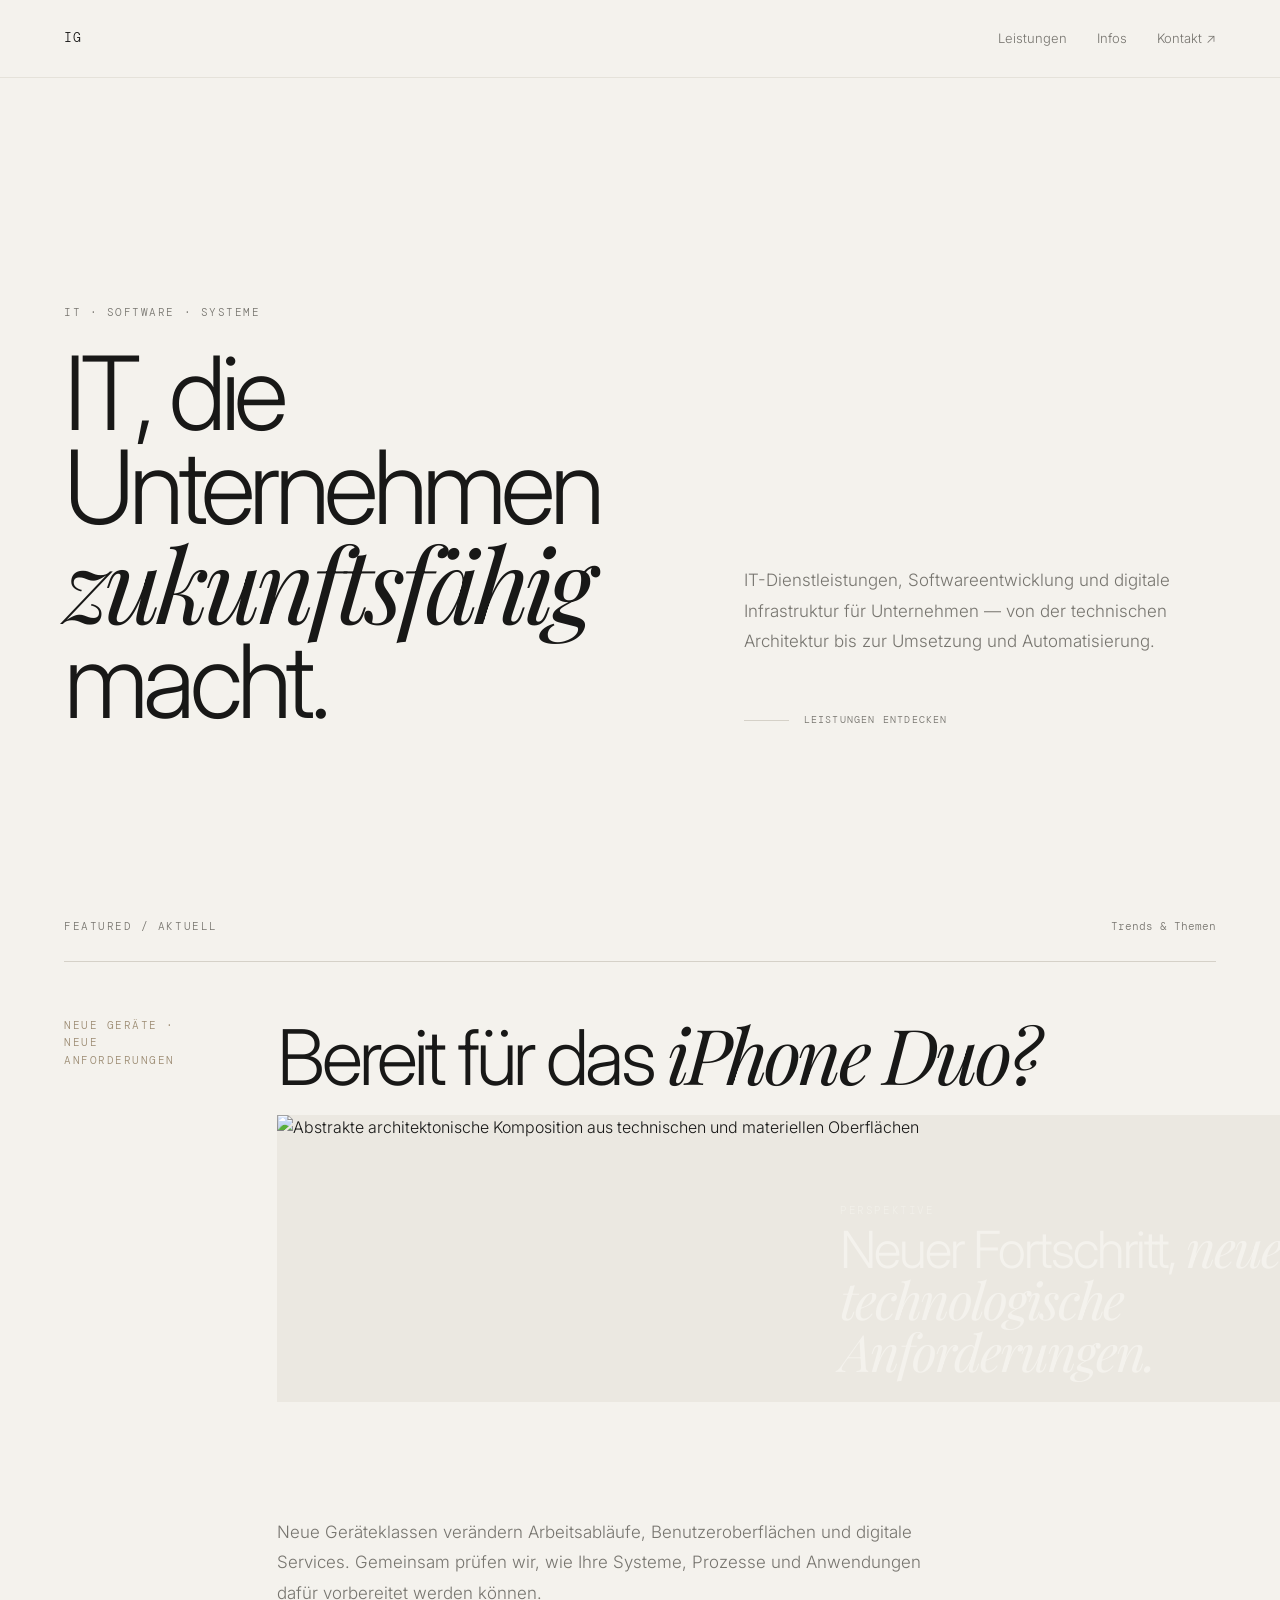
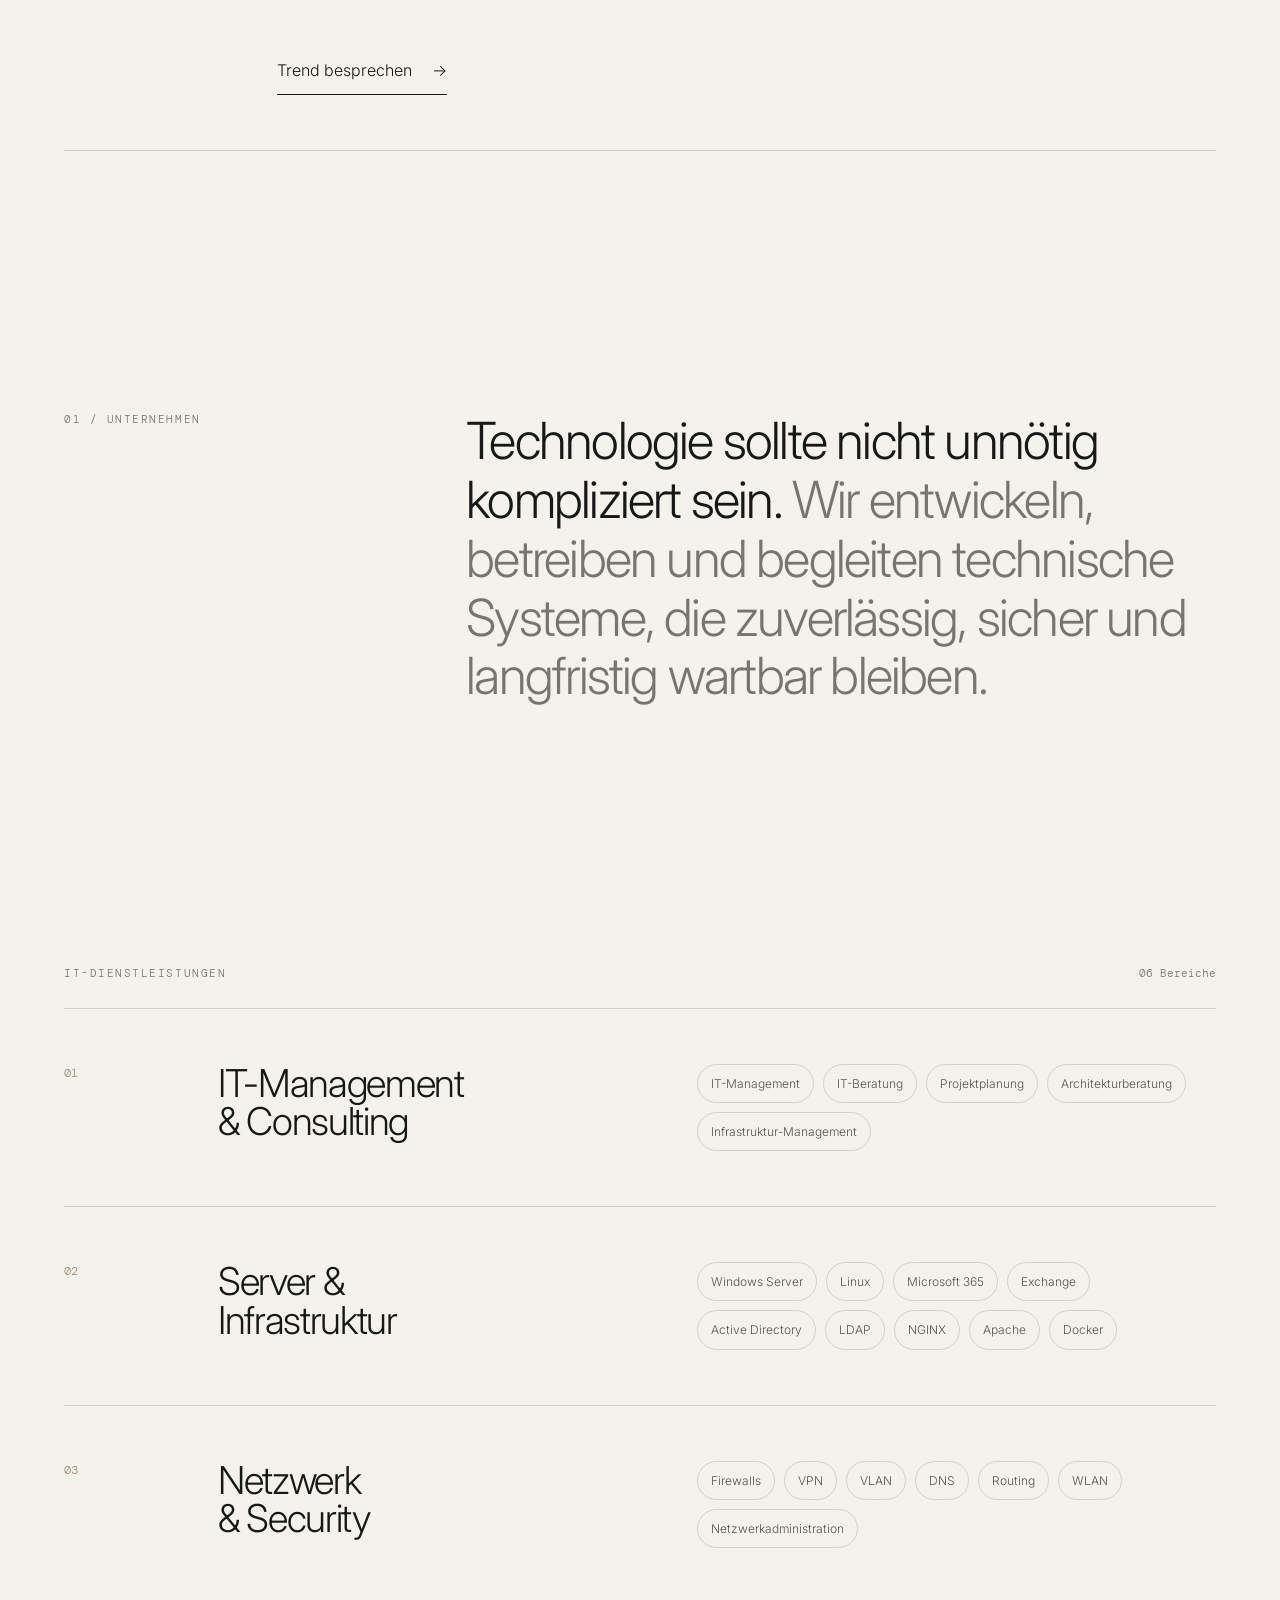
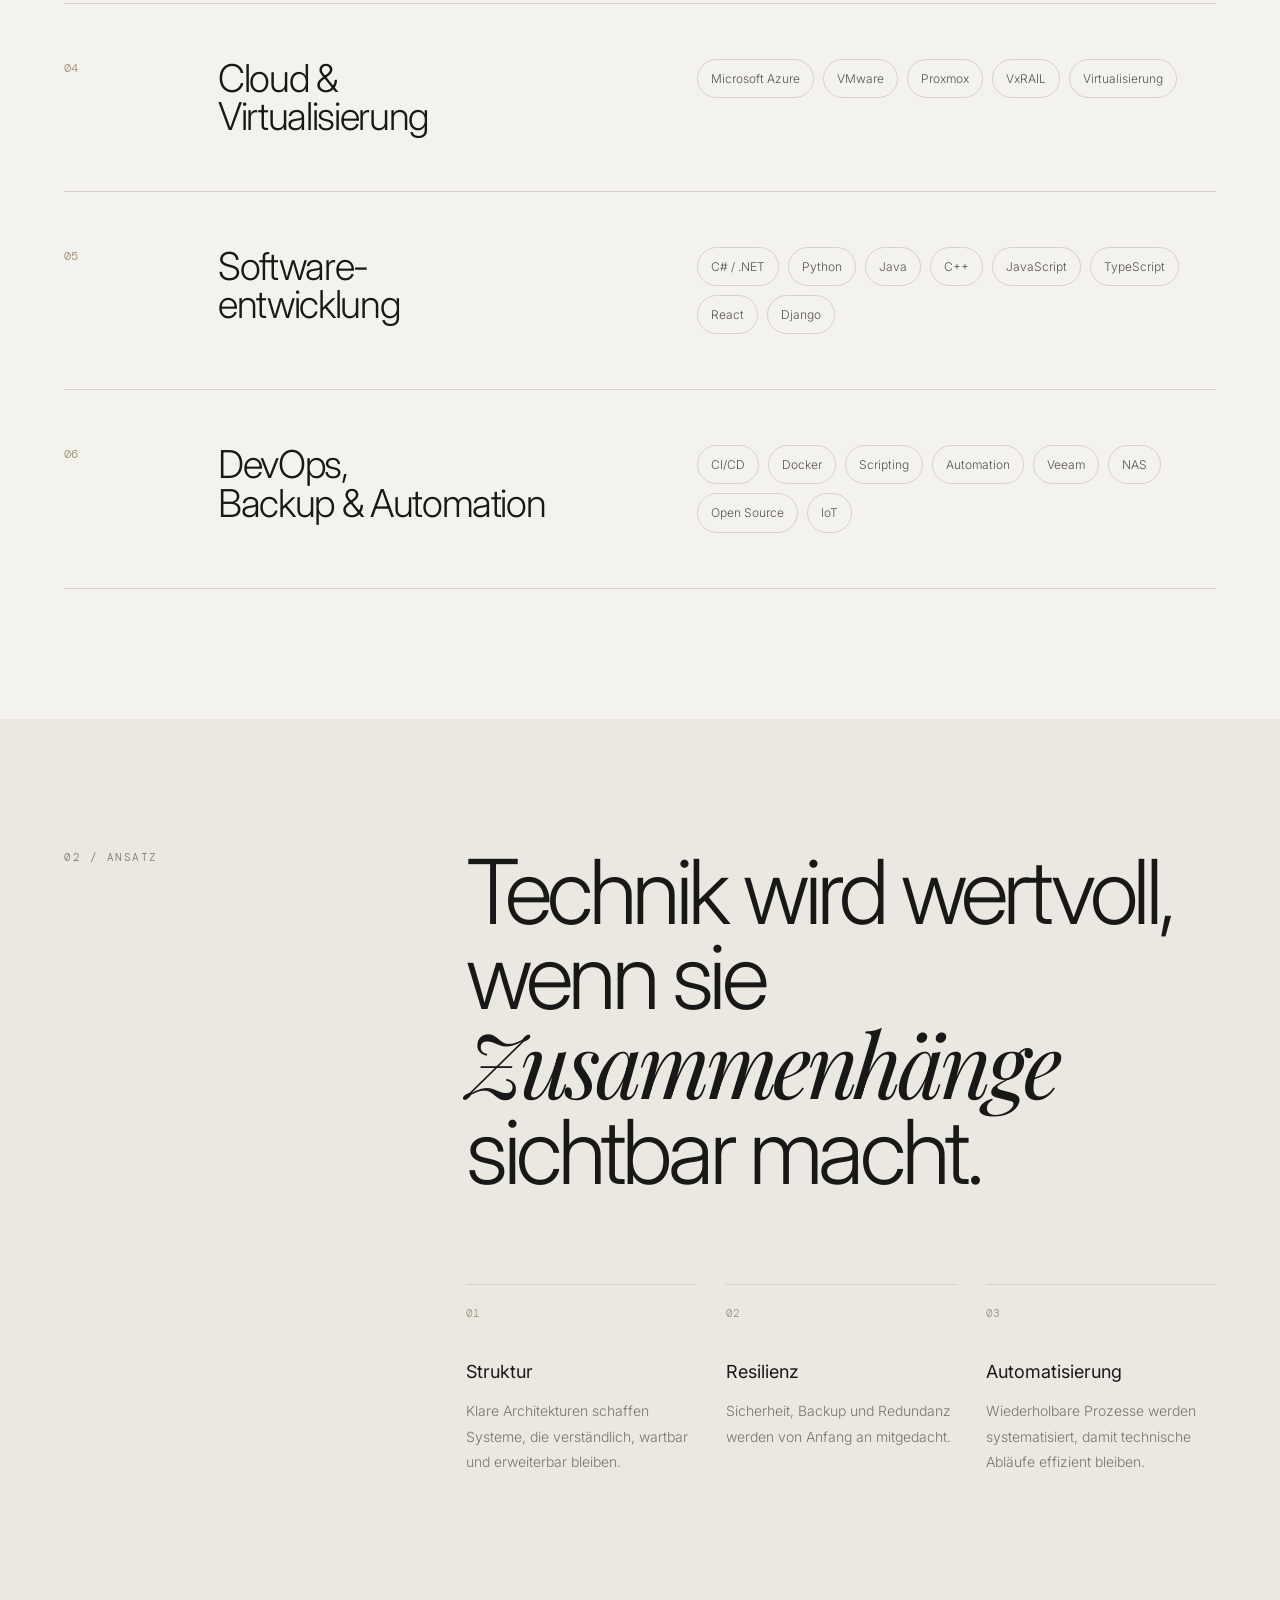
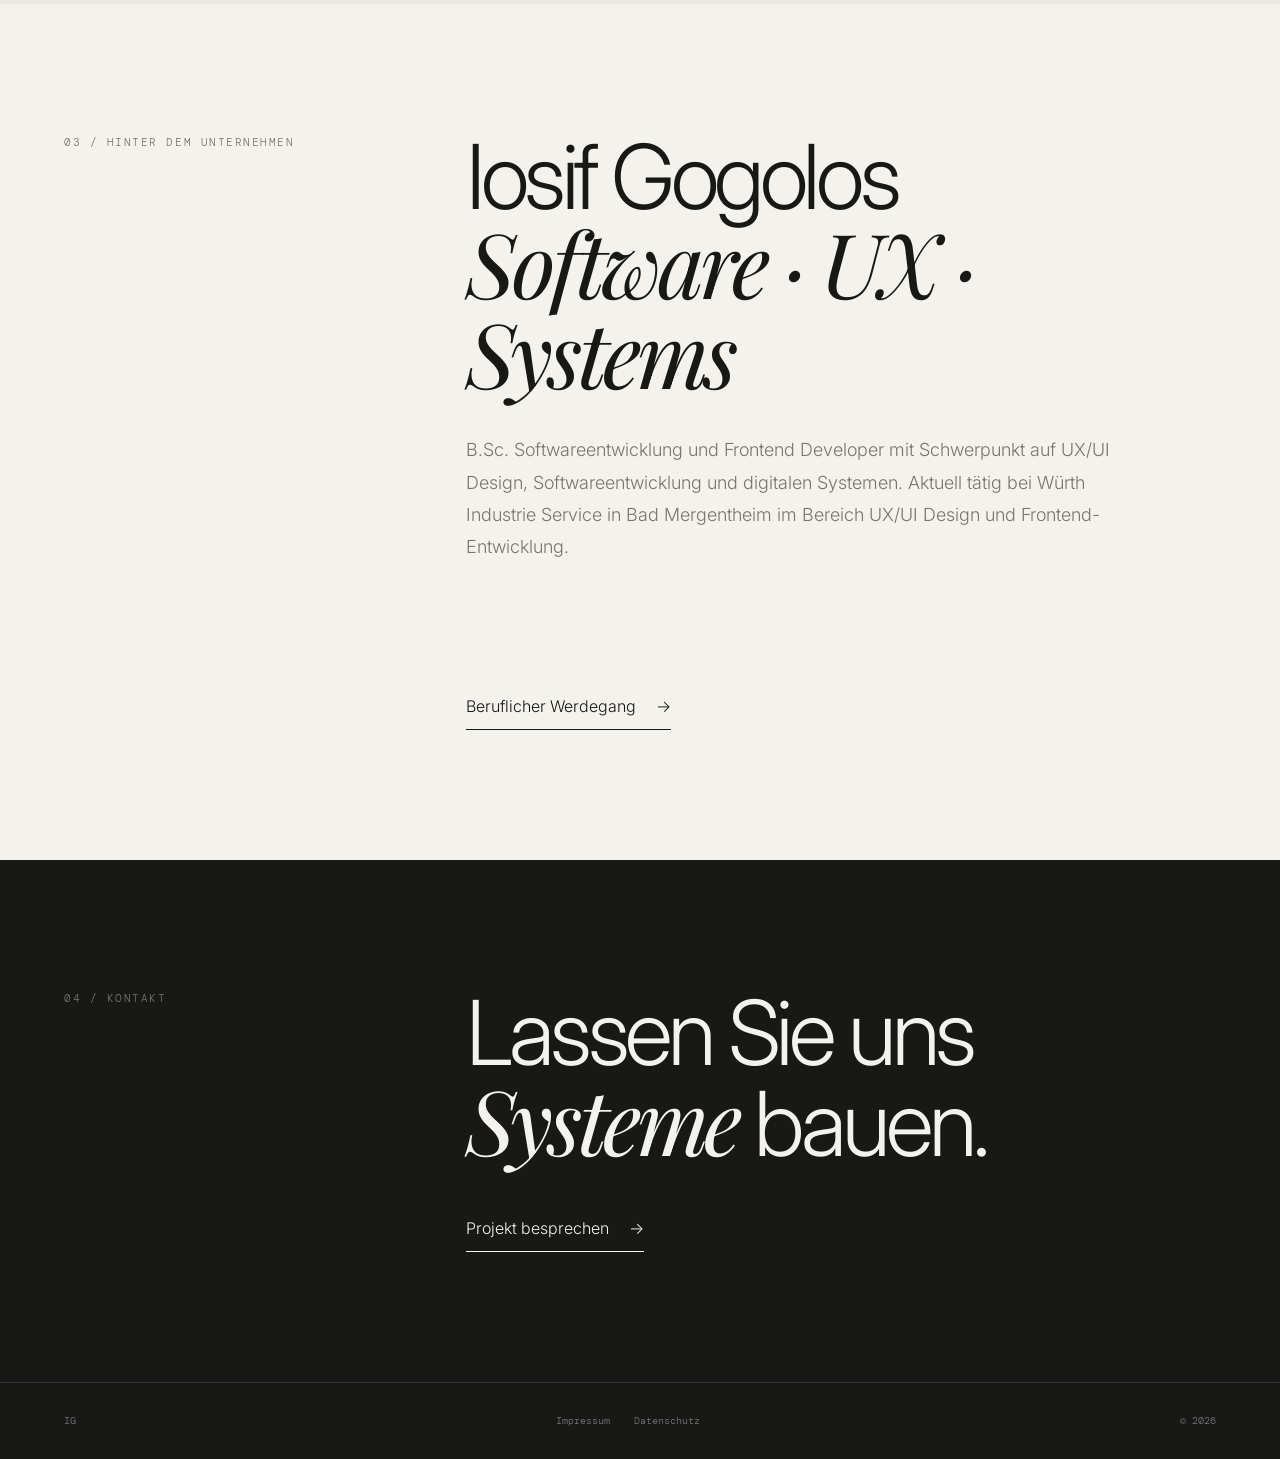
==== commit 6e53d674: "Change dimension" ====
--- a/index.html
+++ b/index.html
@@ -252,8 +252,8 @@
             <img
                 src="/home/assets/images/iphone-duo.svg"
                 alt="Abstrakte architektonische Komposition aus technischen und materiellen Oberflächen"
-                width="1000"
-                height="587"
+                width="700"
+                height="287"
                 loading="eager"
                 fetchpriority="high"
             >
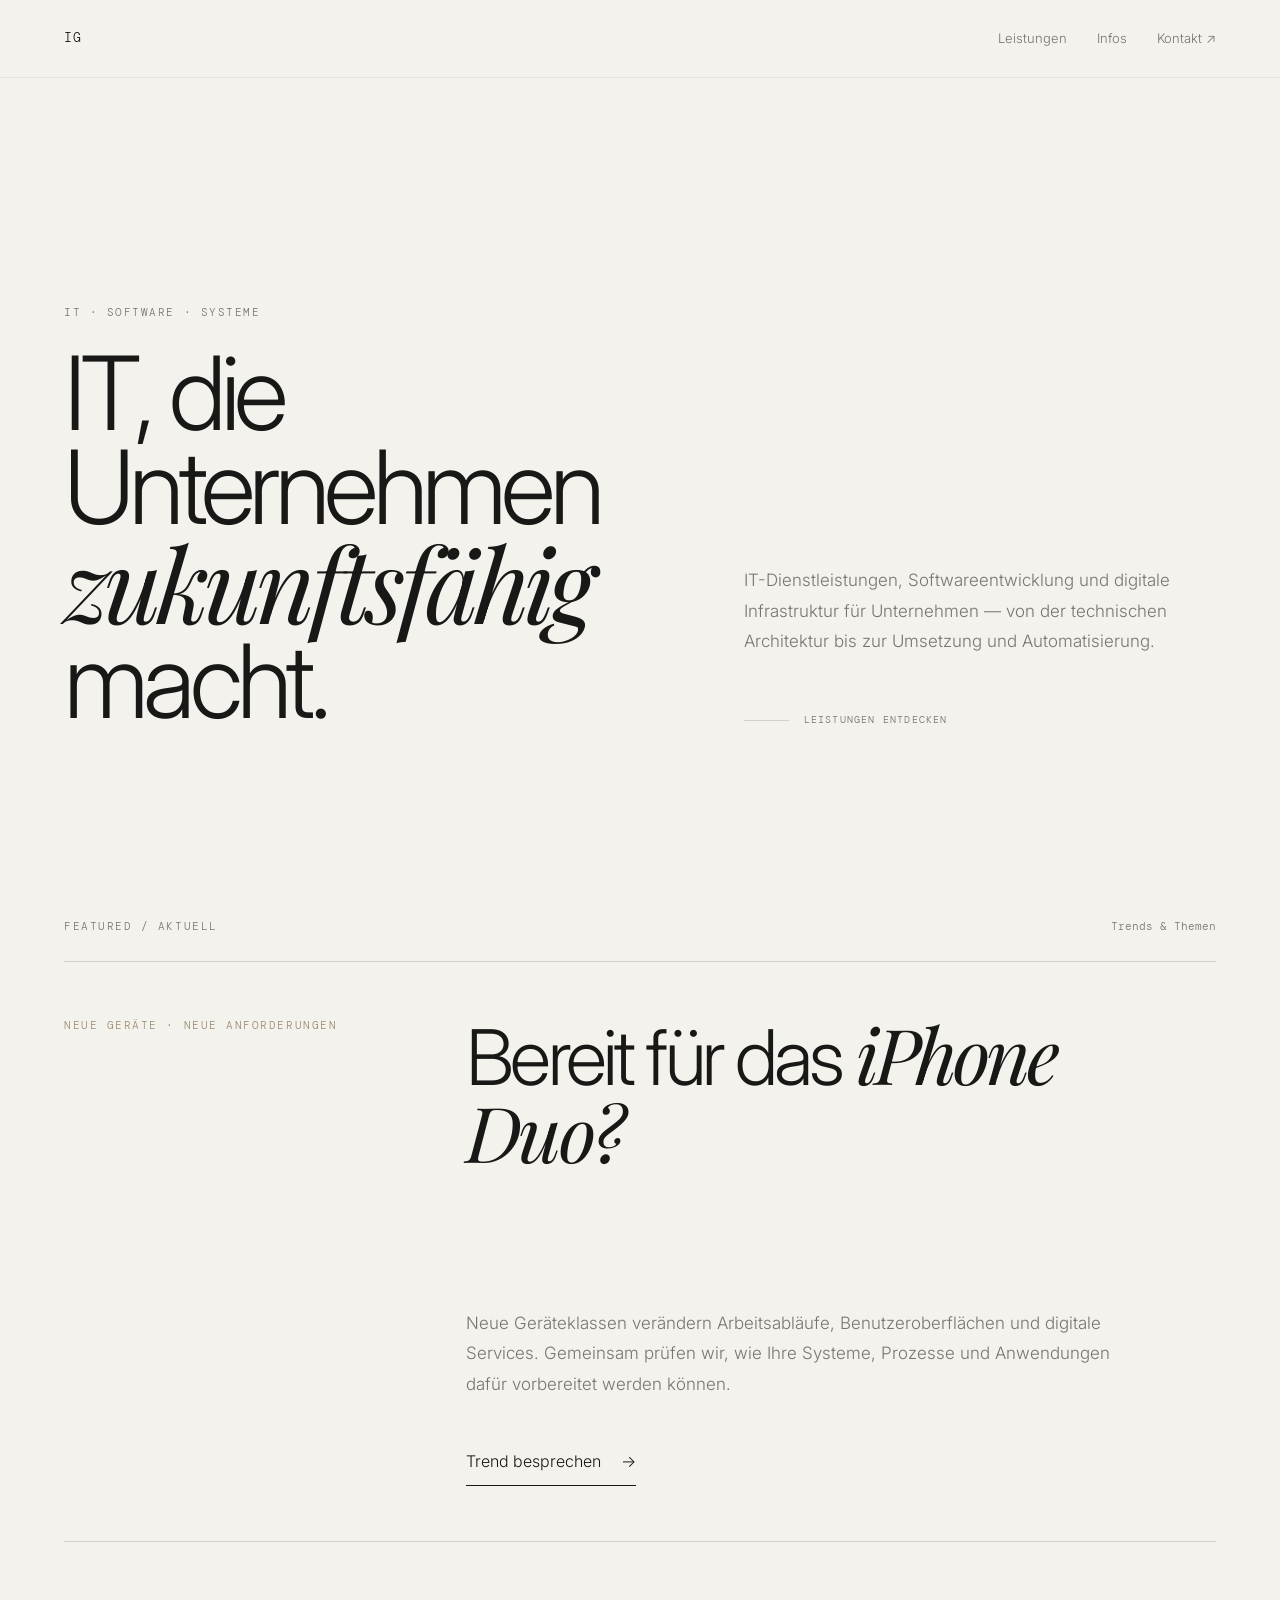
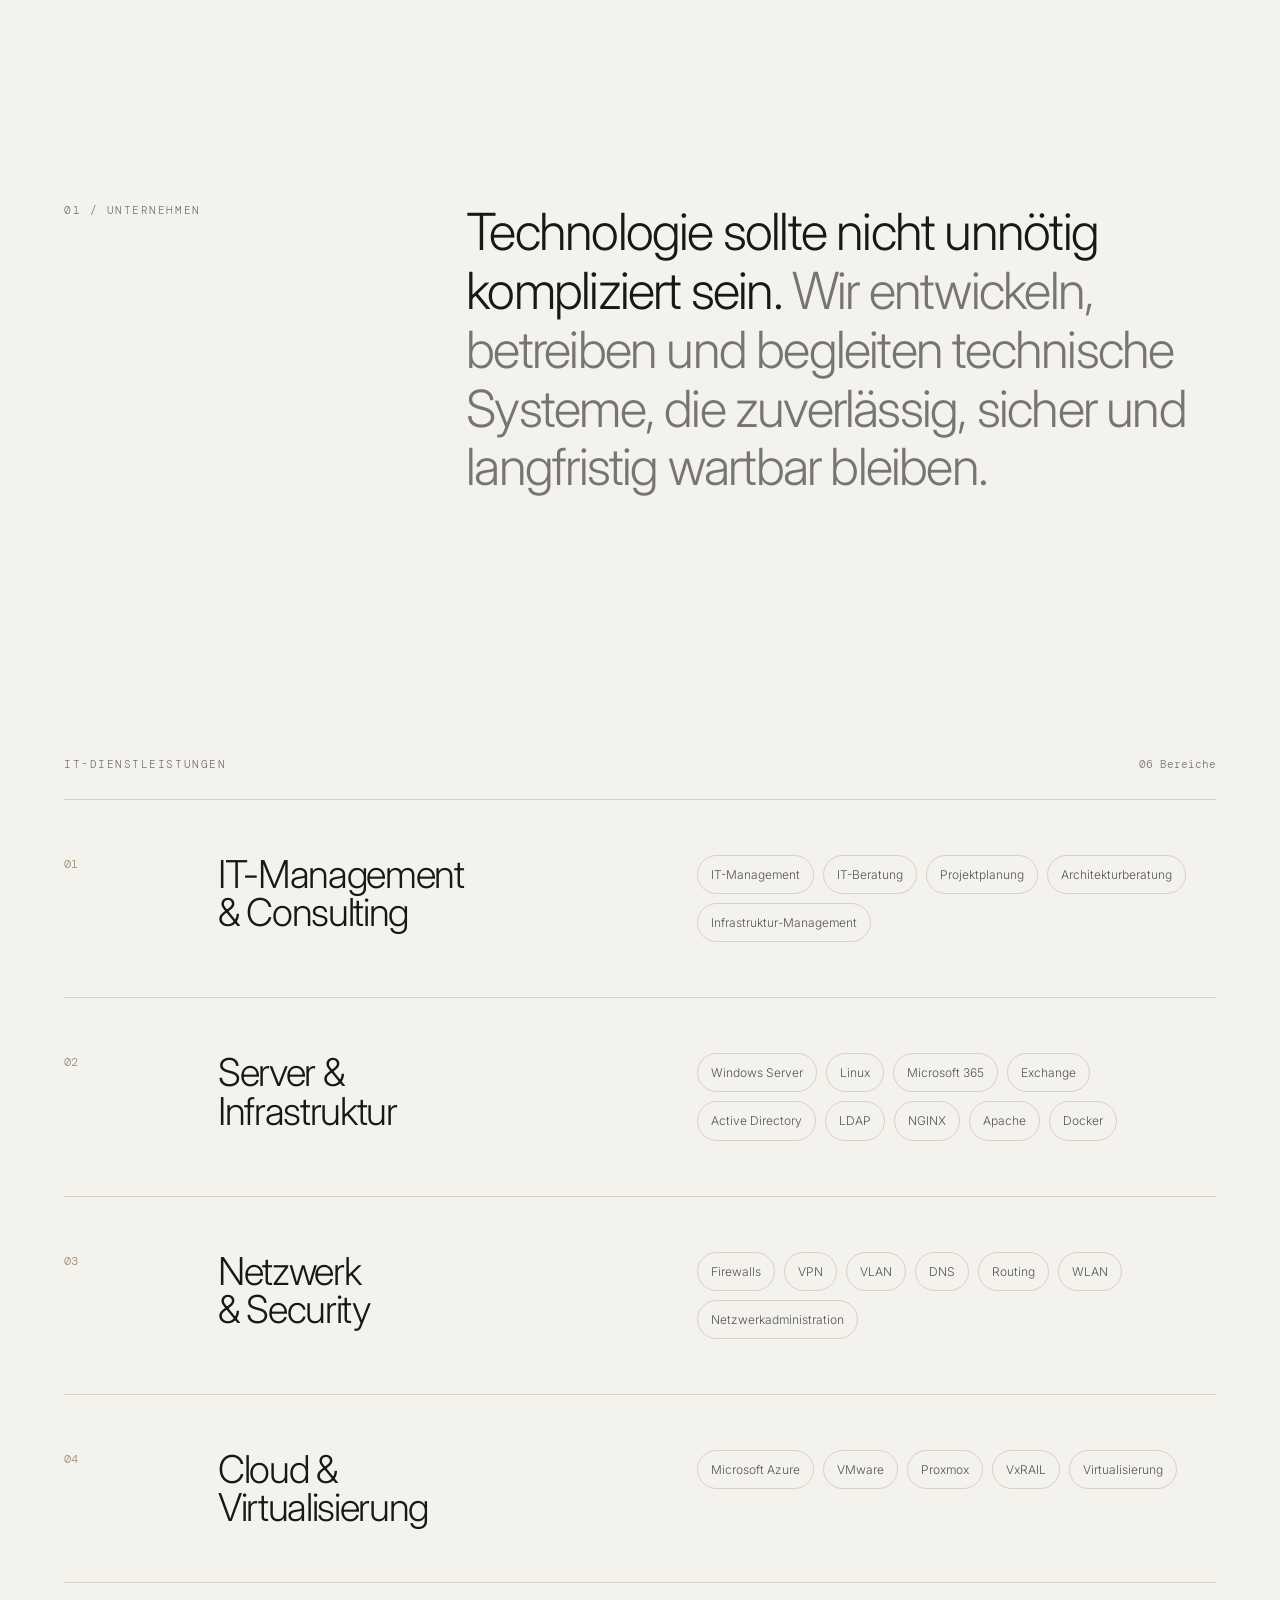
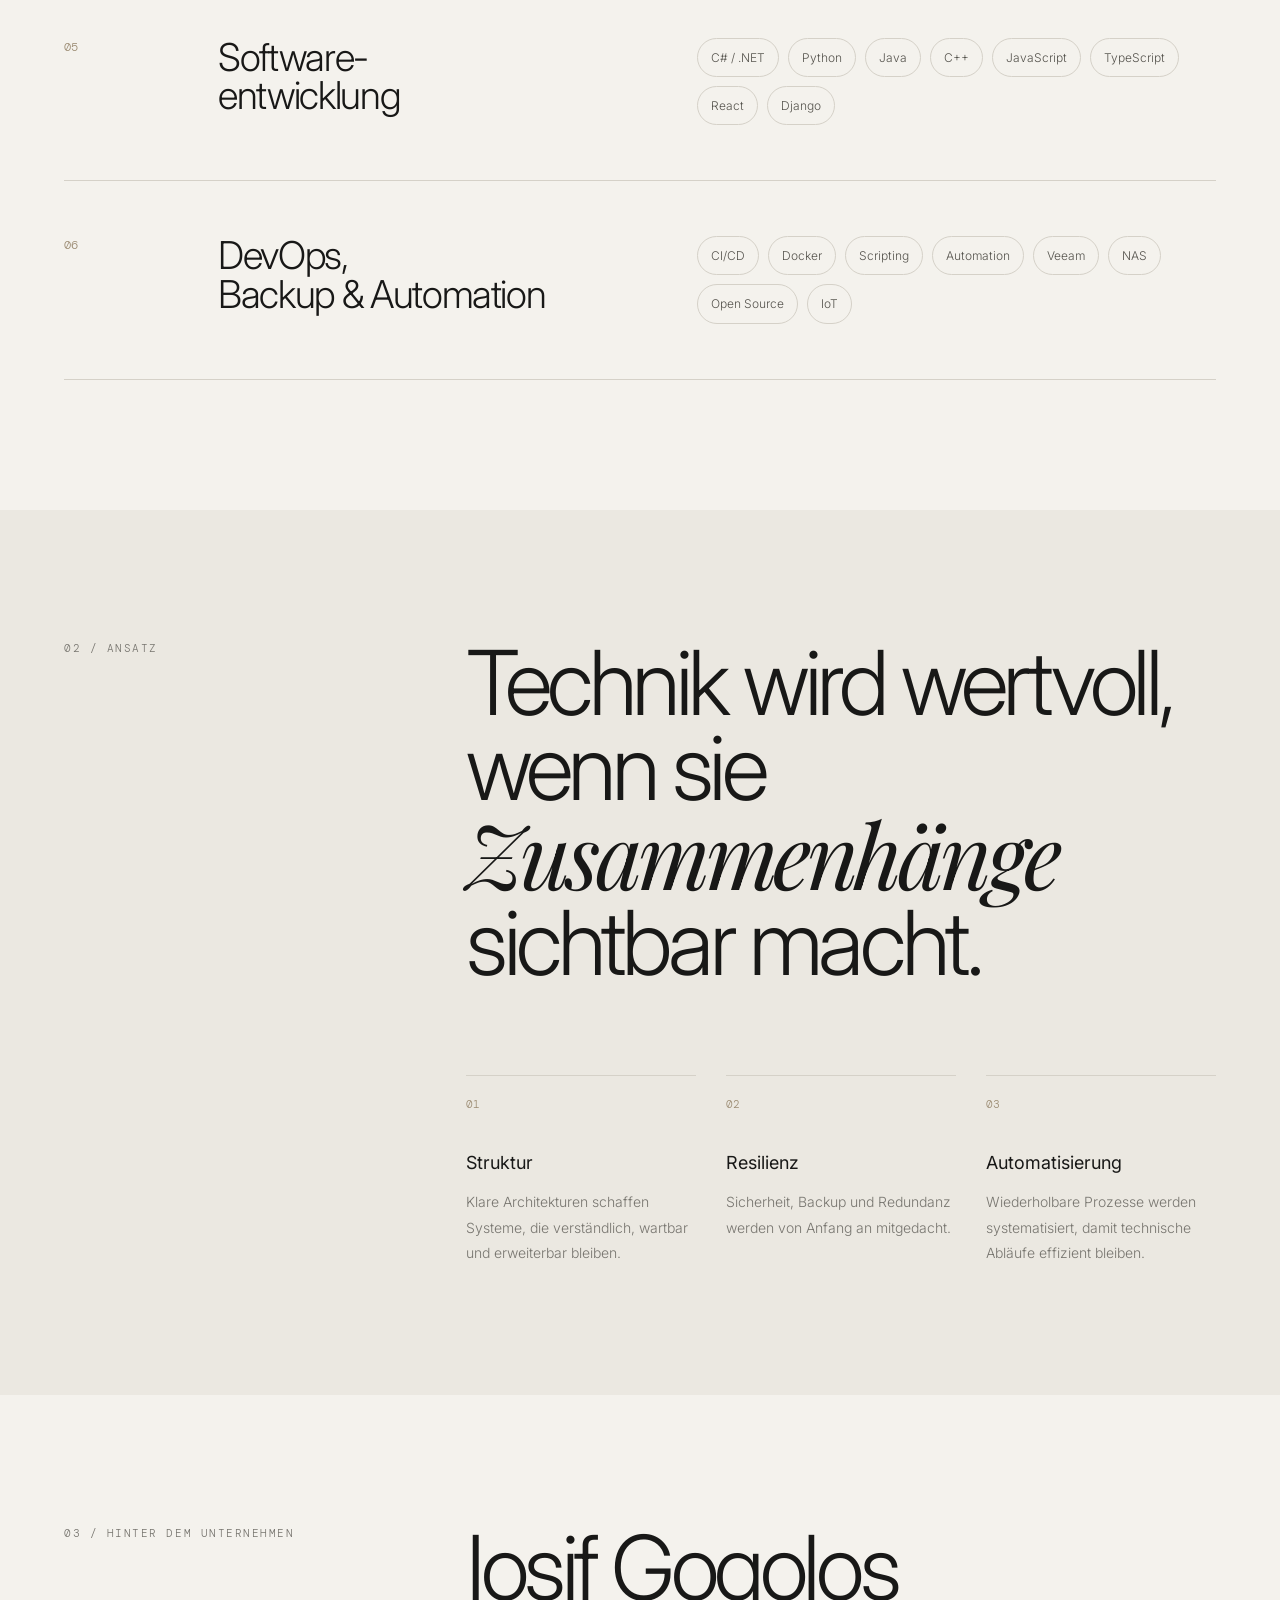
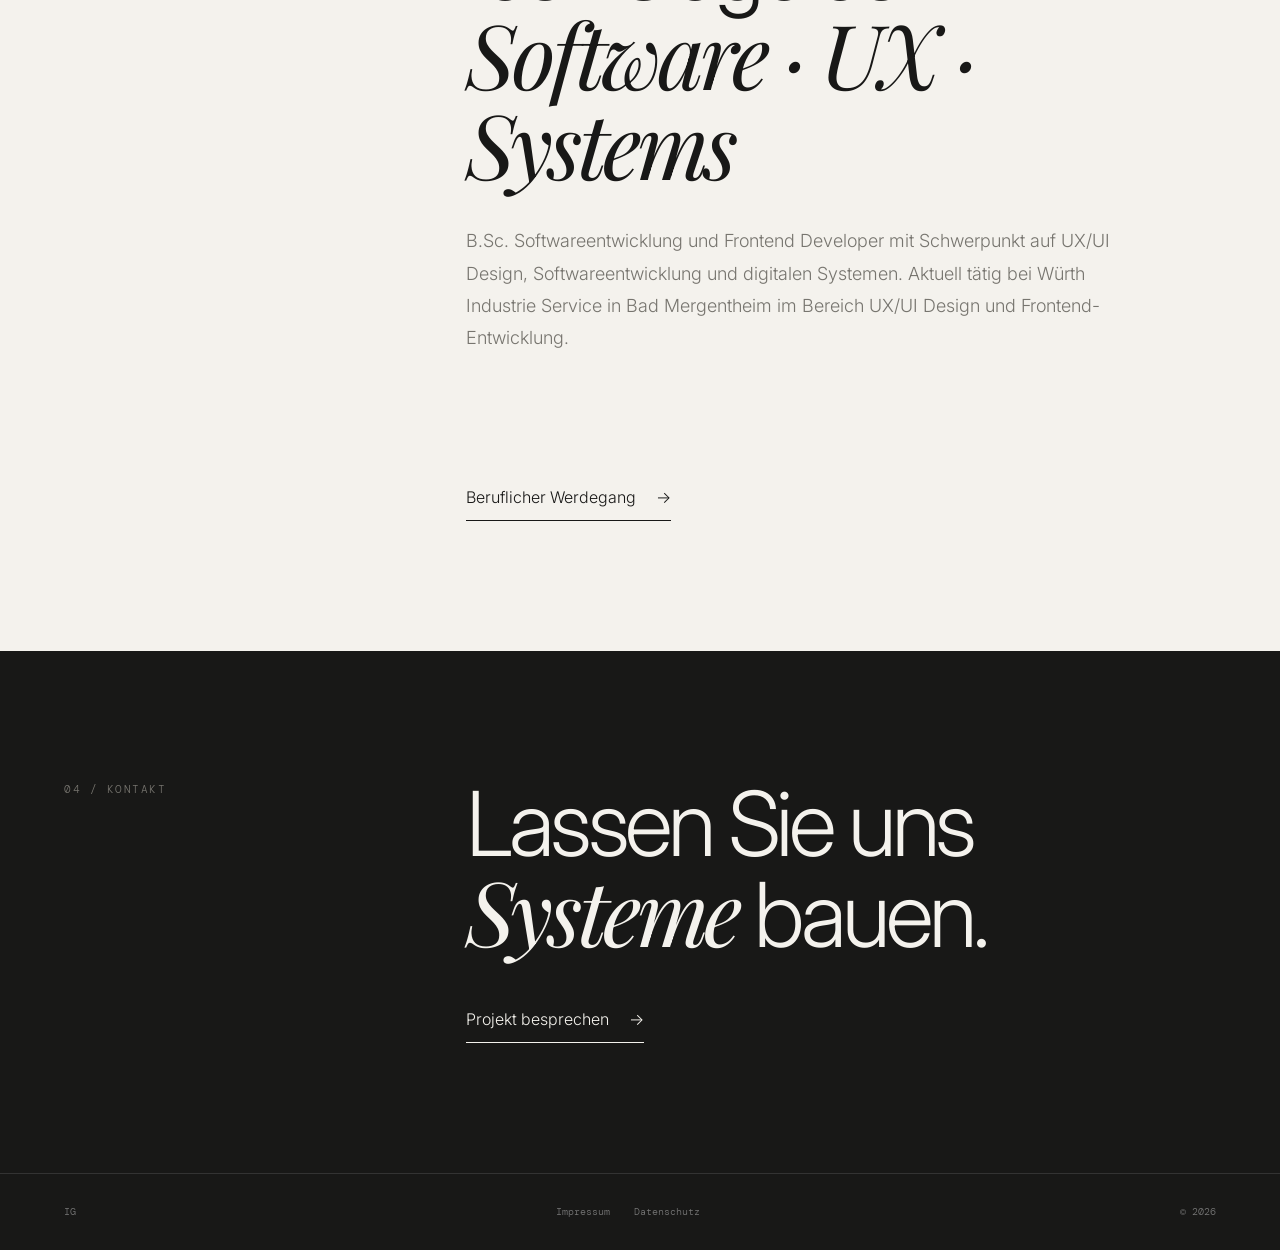
==== commit cb130fe0: "Change dimension" ====
--- a/index.html
+++ b/index.html
@@ -247,27 +247,7 @@
                 </h2>
 
                 <section class="section section-banner" aria-labelledby="banner-title">
-    <div class="container">
-        <figure class="concept-banner">
-            <img
-                src="/home/assets/images/iphone-duo.svg"
-                alt="Abstrakte architektonische Komposition aus technischen und materiellen Oberflächen"
-                width="700"
-                height="287"
-                loading="eager"
-                fetchpriority="high"
-            >
-
-            <figcaption class="concept-banner-caption">
-                <span class="eyebrow">Perspektive</span>
-
-                <h2 id="banner-title">
-                    Neuer Fortschritt,
-                    <em>neue technologische Anforderungen.</em>
-                </h2>
-            </figcaption>
-        </figure>
-    </div>
+   
 </section>
 
                 <p>
